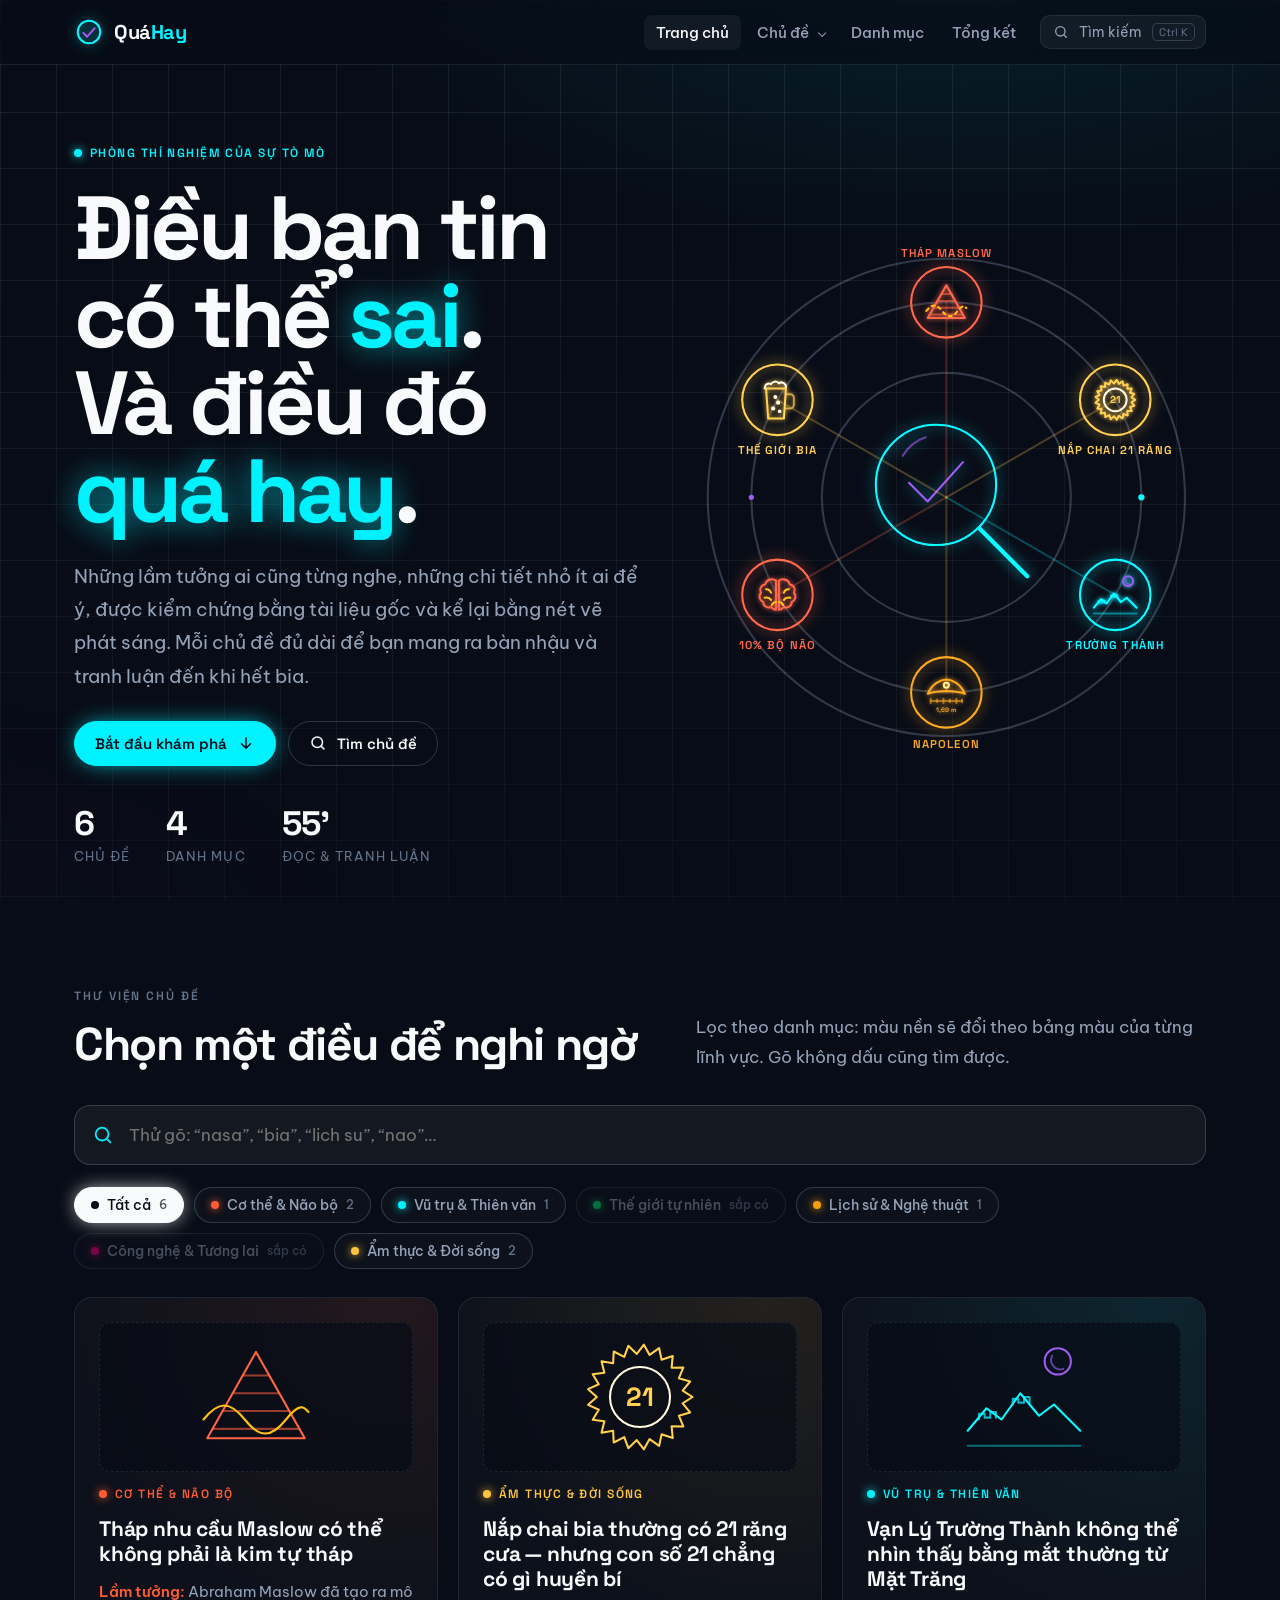
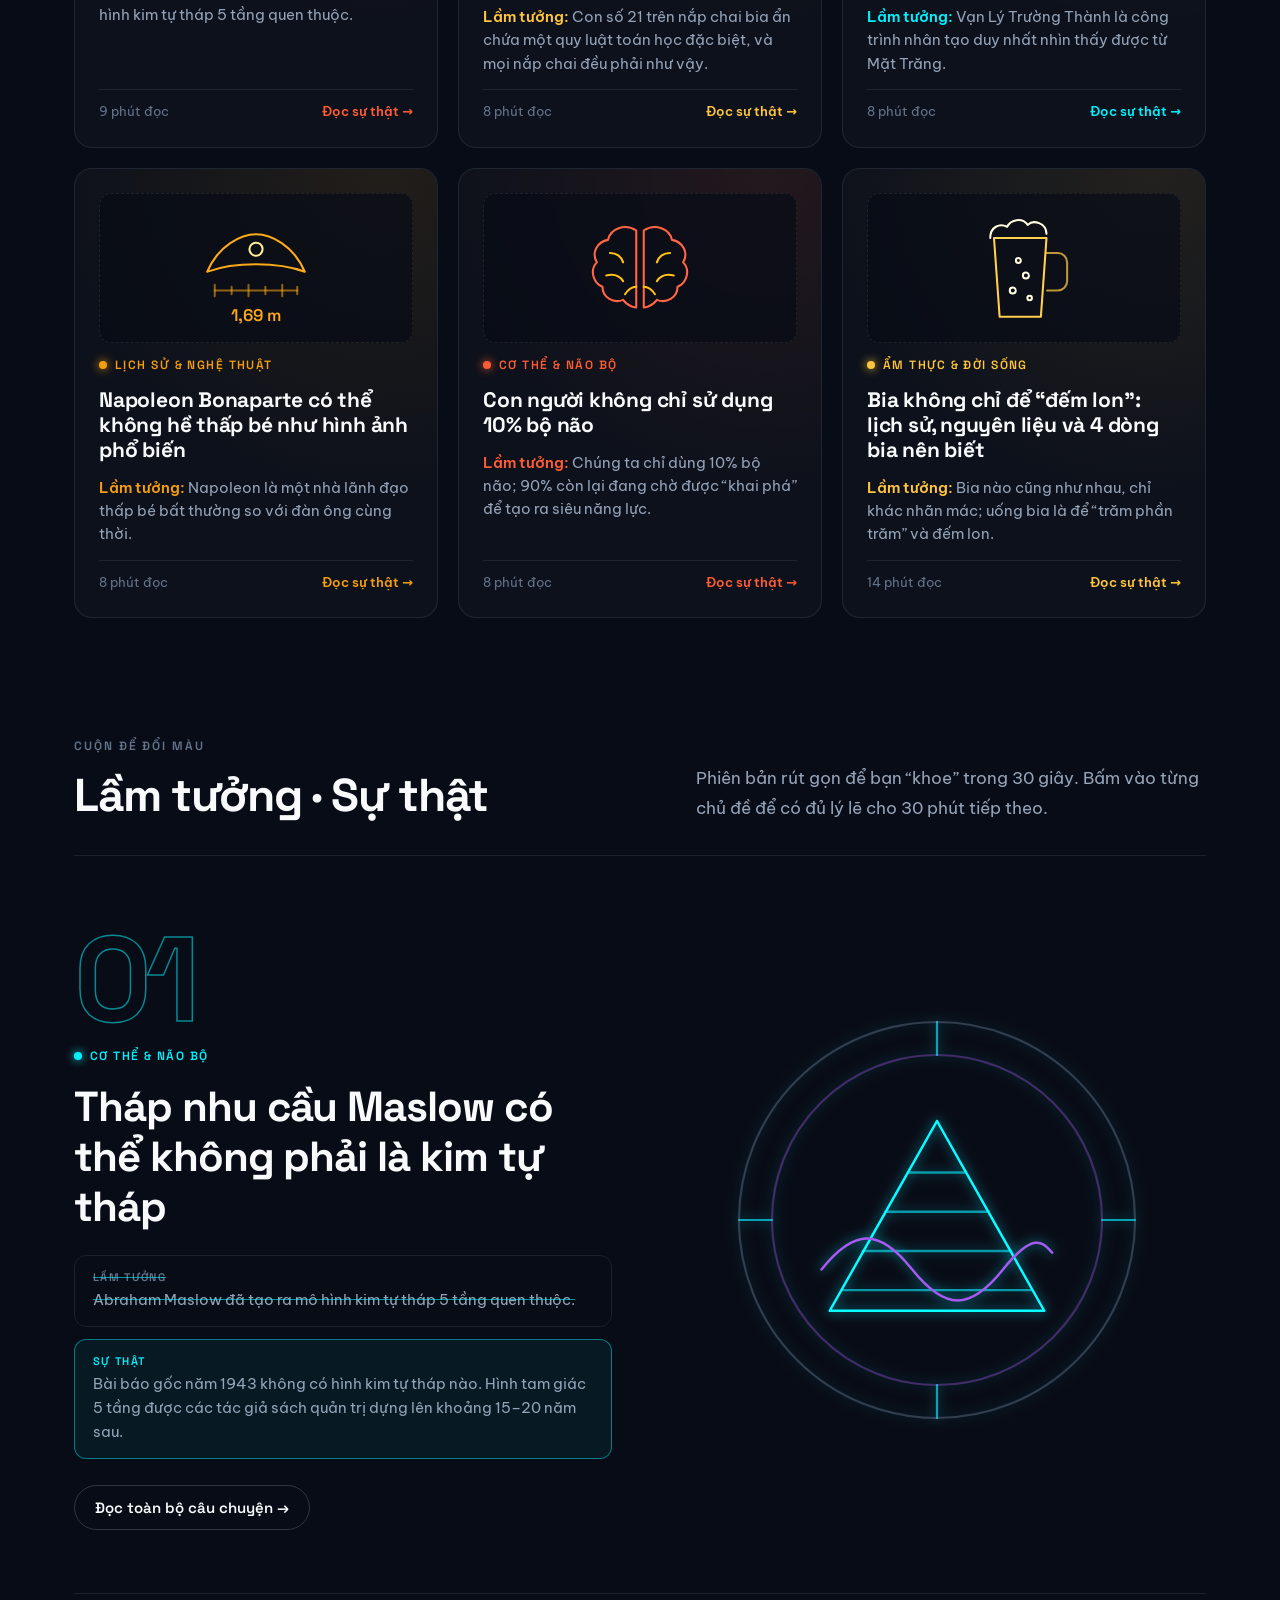
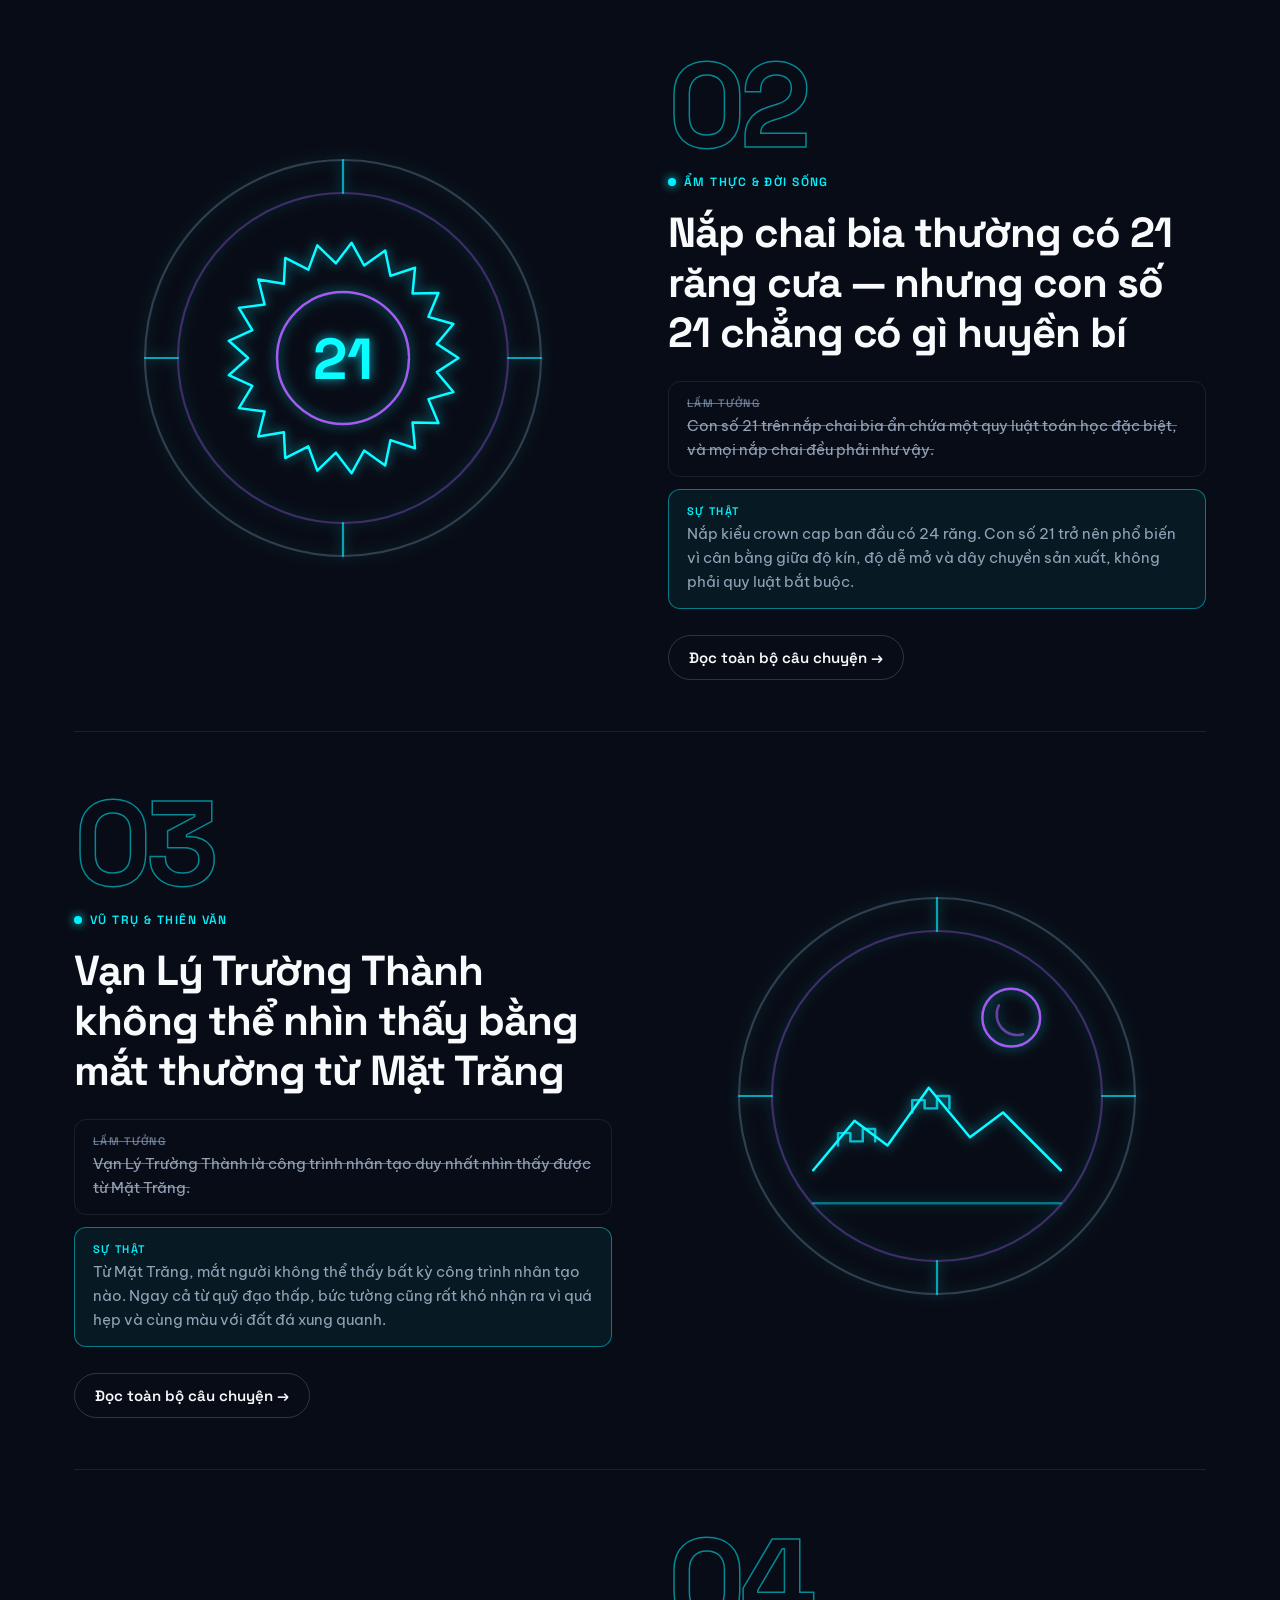
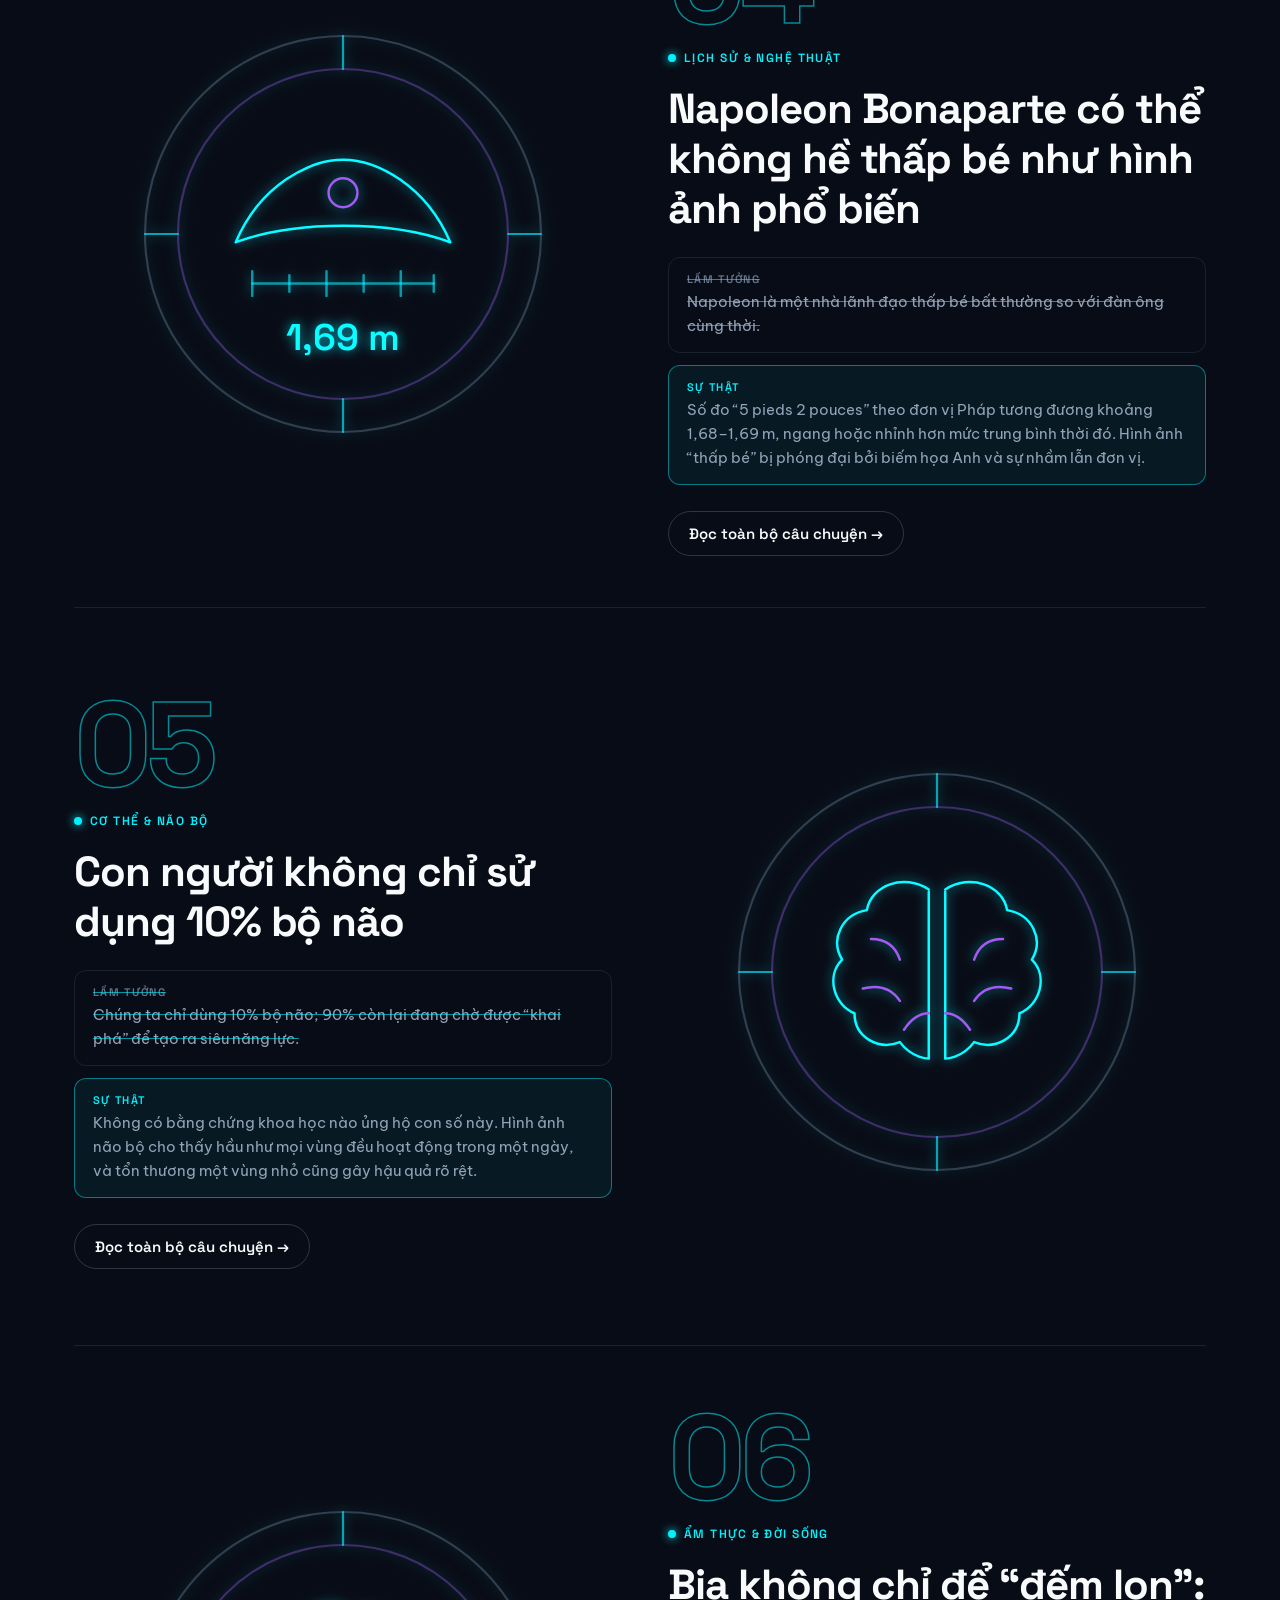
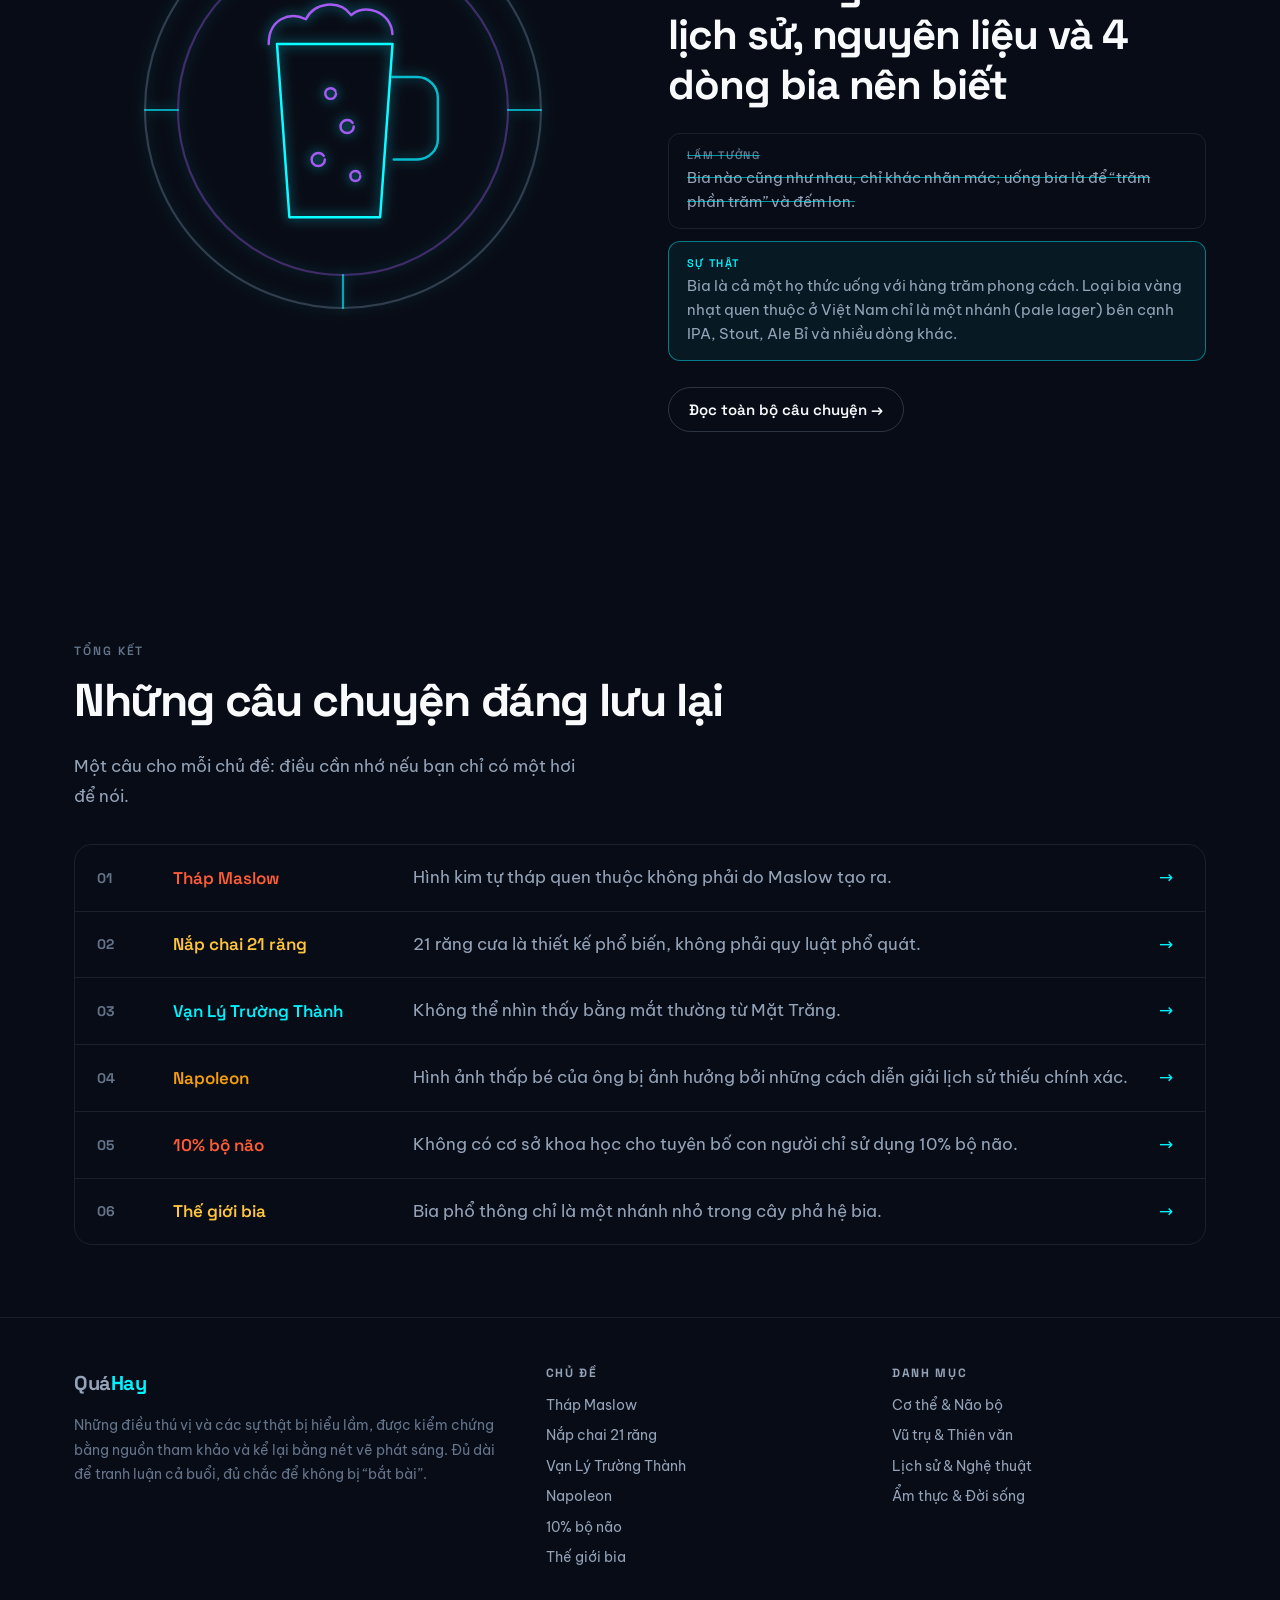
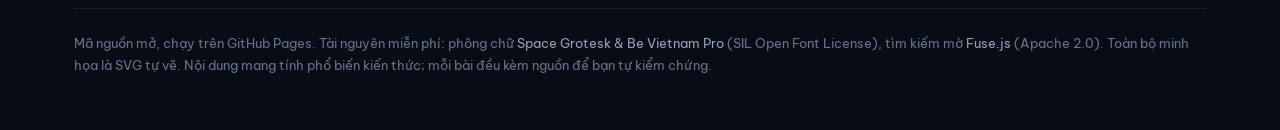
==== index.html @ 61f0ecf0 "Add Quá Hay: trivia and myth-busting site with six topics Static HTML/CSS/JS site for GitHub Pages i" ====
<!doctype html>
<html lang="vi">
<head>
  <meta charset="utf-8">
  <meta name="viewport" content="width=device-width, initial-scale=1">
  <title>Quá Hay — Những điều thú vị &amp; sự thật bị hiểu lầm</title>
  <meta name="description" content="Tuyển tập những điều thú vị và các lầm tưởng phổ biến, được kiểm chứng bằng nguồn tham khảo và minh họa bằng nét vẽ phát sáng. Chủ đề cho mọi bàn nhậu và bữa tiệc.">
  <meta property="og:title" content="Quá Hay — Những điều thú vị & sự thật bị hiểu lầm">
  <meta property="og:description" content="Maslow không vẽ kim tự tháp, Napoleon không thấp, Vạn Lý Trường Thành không thấy được từ Mặt Trăng… và nhiều hơn nữa.">
  <meta name="theme-color" content="#080C16">
  <link rel="icon" href="assets/favicon.svg" type="image/svg+xml">
  <link rel="preconnect" href="https://fonts.googleapis.com">
  <link rel="preconnect" href="https://fonts.gstatic.com" crossorigin>
  <link href="https://fonts.googleapis.com/css2?family=Be+Vietnam+Pro:wght@400;500;600&family=Space+Grotesk:wght@500;600;700&display=swap&subset=vietnamese" rel="stylesheet">
  <link rel="stylesheet" href="assets/css/style.css">
</head>
<body data-page="home" data-theme="space" data-root="">

<main id="main">
  <!-- HERO -->
  <section class="hero">
    <div class="wrap">
      <div class="reveal">
        <span class="tag">Phòng thí nghiệm của sự tò mò</span>
        <h1 style="margin-top:18px">Điều bạn tin<br>có thể <em>sai</em>.<br>Và điều đó<br><em>quá hay</em>.</h1>
        <p class="lead">Những lầm tưởng ai cũng từng nghe, những chi tiết nhỏ ít ai để ý, được kiểm chứng bằng tài liệu gốc và kể lại bằng nét vẽ phát sáng. Mỗi chủ đề đủ dài để bạn mang ra bàn nhậu và tranh luận đến khi hết bia.</p>
        <div class="hero-actions">
          <a class="btn" href="#kham-pha">Bắt đầu khám phá
            <svg viewBox="0 0 24 24" fill="none" stroke="currentColor" stroke-width="2" stroke-linecap="round"><path d="M12 5v14M6 13l6 6 6-6"/></svg></a>
          <button class="btn ghost" type="button" data-open-search>
            <svg viewBox="0 0 24 24" fill="none" stroke="currentColor" stroke-width="2" stroke-linecap="round"><circle cx="11" cy="11" r="7"/><path d="m20 20-3.5-3.5"/></svg>Tìm chủ đề</button>
        </div>
        <div class="hero-stats" id="hero-stats"></div>
      </div>
      <div class="hero-art">
        <svg id="hero-orbit" class="art draw" viewBox="0 0 500 500" role="img" aria-label="Sơ đồ quỹ đạo các chủ đề"></svg>
      </div>
    </div>
  </section>

  <!-- CATEGORIES + GRID -->
  <section class="section" id="danh-muc">
    <div class="wrap">
      <div class="section-head" id="kham-pha">
        <div>
          <span class="eyebrow">Thư viện chủ đề</span>
          <h2>Chọn một điều để nghi ngờ</h2>
        </div>
        <p>Lọc theo danh mục: màu nền sẽ đổi theo bảng màu của từng lĩnh vực. Gõ không dấu cũng tìm được.</p>
      </div>
      <label class="home-search">
        <svg viewBox="0 0 24 24" fill="none" stroke="currentColor" stroke-width="2" stroke-linecap="round"><circle cx="11" cy="11" r="7"/><path d="m20 20-3.5-3.5"/></svg>
        <span class="sr-only">Tìm trong thư viện</span>
        <input id="home-q" type="search" placeholder="Thử gõ: “nasa”, “bia”, “lich su”, “nao”…" autocomplete="off">
      </label>
      <div class="chips" id="chips" role="group" aria-label="Lọc theo danh mục" style="margin:22px 0 28px"></div>
      <div class="grid" id="grid"></div>
      <p id="grid-empty" class="search-empty" hidden></p>
    </div>
  </section>

  <!-- SCROLL STORY -->
  <section class="story" aria-label="Lướt nhanh qua từng chủ đề">
    <div class="wrap">
      <div class="section-head">
        <div>
          <span class="eyebrow">Cuộn để đổi màu</span>
          <h2>Lầm tưởng · Sự thật</h2>
        </div>
        <p>Phiên bản rút gọn để bạn “khoe” trong 30 giây. Bấm vào từng chủ đề để có đủ lý lẽ cho 30 phút tiếp theo.</p>
      </div>
      <div id="story"></div>
    </div>
  </section>

  <!-- RECAP -->
  <section class="section" id="tong-ket" data-zone="space">
    <div class="wrap">
      <div class="section-head">
        <div>
          <span class="eyebrow">Tổng kết</span>
          <h2>Những câu chuyện đáng lưu lại</h2>
        </div>
        <p>Một câu cho mỗi chủ đề: điều cần nhớ nếu bạn chỉ có một hơi để nói.</p>
      </div>
      <div class="recap" id="recap"></div>
    </div>
  </section>
</main>

<script src="assets/vendor/fuse.min.js"></script>
<script src="assets/js/data.js"></script>
<script>
(function () {
  const { categories, topics, icons } = QH;
  const esc = (s) => String(s).replace(/[&<>"]/g, (c) => ({ "&": "&amp;", "<": "&lt;", ">": "&gt;", '"': "&quot;" }[c]));
  const cs = (k) => `--c:${categories[k].primary};--c2:${categories[k].accent}`;

  /* Hero stats */
  const usedCats = Object.keys(categories).filter((k) => topics.some((t) => t.cat === k));
  const minutes = topics.reduce((s, t) => s + t.read, 0);
  document.getElementById("hero-stats").innerHTML =
    `<div><b>${topics.length}</b>chủ đề</div><div><b>${usedCats.length}</b>danh mục</div><div><b>${minutes}’</b>đọc &amp; tranh luận</div>`;

  /* Hero orbit: one glowing node per topic */
  const cx = 250, cy = 250, R = 188;
  let nodes = "";
  topics.forEach((t, i) => {
    const a = -Math.PI / 2 + (i / topics.length) * Math.PI * 2;
    const x = cx + R * Math.cos(a), y = cy + R * Math.sin(a);
    const c = categories[t.cat];
    const side = Math.cos(a) > 0.3 ? 1 : Math.cos(a) < -0.3 ? -1 : 0;
    const lx = x, ly = side ? y + 52 : y + (Math.sin(a) < 0 ? -44 : 54);
    const label = t.short.length > 16 ? t.short.split(" ").slice(-2).join(" ") : t.short;
    nodes += `
      <line x1="${cx}" y1="${cy}" x2="${x.toFixed(1)}" y2="${y.toFixed(1)}" stroke="${c.primary}" stroke-opacity=".25" stroke-dasharray="2 6" class="nodraw-line"/>
      <a href="${t.url}" class="hero-node" data-cat="${t.cat}" aria-label="${esc(t.title)}" style="${cs(t.cat)}">
        <circle class="node-ring" cx="${x.toFixed(1)}" cy="${y.toFixed(1)}" r="34" stroke="${c.primary}" style="filter:drop-shadow(0 0 6px ${c.primary})"/>
        <svg x="${(x - 22).toFixed(1)}" y="${(y - 22).toFixed(1)}" width="44" height="44" viewBox="0 0 64 64" class="nodraw" style="filter:drop-shadow(0 0 4px ${c.primary})">${icons[t.icon].replace(/^<svg[^>]*>|<\/svg>$/g, "")}</svg>
        <text x="${lx.toFixed(1)}" y="${ly.toFixed(1)}" text-anchor="middle" class="node-lbl" fill="${c.primary}" stroke="none">${esc(label)}</text>
      </a>`;
  });
  document.getElementById("hero-orbit").innerHTML = `
    <g class="orbit-rev"><circle class="m" cx="250" cy="250" r="230" stroke-dasharray="1 9"/></g>
    <g class="orbit"><circle class="m" cx="250" cy="250" r="${R}"/><circle class="fp" cx="${cx + R}" cy="${cy}" r="3"/><circle class="fa" cx="${cx - R}" cy="${cy}" r="2.5"/></g>
    <circle class="m" cx="250" cy="250" r="120" stroke-dasharray="4 10"/>
    <g class="glow">
      <circle class="p" cx="240" cy="238" r="58"/>
      <path class="p" d="M282 280l46 46" stroke-width="4"/>
      <path class="a" d="M214 236l18 18 34-38"/>
      <path class="a" d="M208 210a40 40 0 0 1 22-18" opacity=".6"/>
    </g>
    ${nodes}`;
  document.querySelectorAll(".hero-node").forEach((n) => {
    n.addEventListener("mouseenter", () => (document.body.dataset.theme = n.dataset.cat));
    n.addEventListener("focus", () => (document.body.dataset.theme = n.dataset.cat));
  });

  /* Grid of cards */
  const grid = document.getElementById("grid");
  grid.innerHTML = topics.map((t) => `
    <a class="card reveal" href="${t.url}" data-slug="${t.slug}" data-cat="${t.cat}" style="${cs(t.cat)}">
      <div class="card-art">${icons[t.icon]}</div>
      <span class="tag">${esc(categories[t.cat].name)}</span>
      <h3>${esc(t.title)}</h3>
      <p class="myth"><b>Lầm tưởng:</b> ${esc(t.myth)}</p>
      <div class="meta"><span>${t.read} phút đọc</span><span>Đọc sự thật →</span></div>
    </a>`).join("");
  grid.querySelectorAll(".card-art svg").forEach((s) => s.classList.add("draw"));

  /* Category chips + search filter */
  const chips = document.getElementById("chips");
  const counts = (k) => topics.filter((t) => t.cat === k).length;
  chips.innerHTML = `<button class="chip" data-cat="all" aria-pressed="true" style="--c:#F8FAFC"><i></i>Tất cả <small>${topics.length}</small></button>` +
    Object.entries(categories).map(([k, c]) => {
      const n = counts(k);
      return `<button class="chip" data-cat="${k}" aria-pressed="false" style="${cs(k)}" ${n ? "" : 'disabled title="Sắp có"'}><i></i>${esc(c.name)} <small>${n || "sắp có"}</small></button>`;
    }).join("");
  chips.querySelectorAll("[disabled]").forEach((b) => (b.style.opacity = ".45"));

  const q = document.getElementById("home-q"), empty = document.getElementById("grid-empty");
  let cat = "all";
  function apply() {
    const hits = new Set((q.value.trim() ? QH.search(q.value) : topics).map((t) => t.slug));
    let shown = 0;
    grid.querySelectorAll(".card").forEach((c) => {
      const ok = hits.has(c.dataset.slug) && (cat === "all" || c.dataset.cat === cat);
      c.hidden = !ok;
      if (ok) { shown++; c.classList.add("is-in"); c.querySelector(".draw")?.classList.add("is-drawn"); }
    });
    empty.hidden = shown > 0;
    empty.textContent = shown ? "" : `Chưa có chủ đề nào khớp “${q.value}”${cat !== "all" ? " trong danh mục này" : ""}.`;
  }
  function setCat(k, push) {
    cat = k;
    chips.querySelectorAll(".chip").forEach((b) => b.setAttribute("aria-pressed", b.dataset.cat === k));
    document.body.dataset.theme = k === "all" ? "space" : k;
    if (push) history.replaceState(null, "", k === "all" ? location.pathname + "#danh-muc" : `?cat=${k}#danh-muc`);
    apply();
  }
  chips.addEventListener("click", (e) => { const b = e.target.closest(".chip"); if (b && !b.disabled) setCat(b.dataset.cat, true); });
  q.addEventListener("input", apply);
  q.addEventListener("keydown", (e) => {
    if (e.key === "Enter") { const first = grid.querySelector(".card:not([hidden])"); if (first) location.href = first.href; }
  });
  document.addEventListener("qh:ready", () => {
    const k = new URLSearchParams(location.search).get("cat");
    if (k && categories[k] && counts(k)) setCat(k, false);
  });

  /* Scroll story: each item switches the page palette */
  document.getElementById("story").innerHTML = topics.map((t, i) => `
    <article class="story-item" data-zone="${t.cat}">
      <div class="reveal">
        <div class="story-num">${String(i + 1).padStart(2, "0")}</div>
        <span class="tag">${esc(categories[t.cat].name)}</span>
        <h3>${esc(t.title)}</h3>
        <div class="vs">
          <div class="is-myth"><b>Lầm tưởng</b>${esc(t.myth)}</div>
          <div class="is-fact"><b>Sự thật</b>${esc(t.fact)}</div>
        </div>
        <a class="btn ghost" href="${t.url}">Đọc toàn bộ câu chuyện →</a>
      </div>
      <div class="story-art">
        <svg class="art draw glow" viewBox="0 0 400 400" aria-hidden="true">
          <circle class="m" cx="200" cy="200" r="180" stroke-dasharray="2 8"/>
          <circle class="a" cx="200" cy="200" r="150" opacity=".35"/>
          <path class="p" d="M200 20v30M200 350v30M20 200h30M350 200h30" opacity=".6"/>
          <svg x="80" y="80" width="240" height="240" viewBox="0 0 64 64" stroke-width=".6">${icons[t.icon].replace(/^<svg[^>]*>|<\/svg>$/g, "")}</svg>
        </svg>
      </div>
    </article>`).join("");

  /* Recap list */
  document.getElementById("recap").innerHTML = topics.map((t, i) => `
    <a href="${t.url}" style="${cs(t.cat)}">
      <span class="n">${String(i + 1).padStart(2, "0")}</span>
      <span class="t" style="color:var(--c)">${esc(t.short)}</span>
      <span class="d">${esc(t.remember)}</span>
      <span class="arr">→</span>
    </a>`).join("");
})();
</script>
<script src="assets/js/main.js"></script>
</body>
</html>
---- assets/css/style.css ----
/* ==========================================================================
   Quá Hay — Dark Glow Line Art design system
   ========================================================================== */

@property --bg      { syntax: "<color>"; inherits: true; initial-value: #080C16; }
@property --primary { syntax: "<color>"; inherits: true; initial-value: #00F2FE; }
@property --accent  { syntax: "<color>"; inherits: true; initial-value: #9D4EDD; }

:root {
  --bg: #080C16;
  --primary: #00F2FE;
  --accent: #9D4EDD;
  --text: #F8FAFC;
  --muted: #94A3B8;
  --dim: #64748B;
  --line: rgba(148, 163, 184, .14);
  --line-strong: rgba(148, 163, 184, .28);
  --surface: rgba(255, 255, 255, .025);
  --surface-2: rgba(255, 255, 255, .05);
  --radius: 18px;
  --radius-sm: 10px;
  --font-head: "Space Grotesk", system-ui, sans-serif;
  --font-body: "Be Vietnam Pro", system-ui, sans-serif;
  --stroke: 2px;
  --max: 1180px;
  --read: 720px;
  --ease: cubic-bezier(.22, .8, .24, 1);
  color-scheme: dark;
}

/* Dynamic theming — one palette per category */
[data-theme="body"]    { --bg: #140B0D; --primary: #FF5C35; --accent: #FFB800; }
[data-theme="space"]   { --bg: #080C16; --primary: #00F2FE; --accent: #9D4EDD; }
[data-theme="nature"]  { --bg: #09130E; --primary: #00E676; --accent: #A7F3D0; }
[data-theme="history"] { --bg: #13100B; --primary: #F59E0B; --accent: #FDE68A; }
[data-theme="tech"]    { --bg: #0F0A19; --primary: #FF007F; --accent: #38BDF8; }
[data-theme="food"]    { --bg: #150F08; --primary: #FFC53D; --accent: #FFF1D0; }

*, *::before, *::after { box-sizing: border-box; }
html { scroll-behavior: smooth; -webkit-text-size-adjust: 100%; }
body {
  margin: 0;
  min-height: 100vh;
  background-color: var(--bg);
  color: var(--muted);
  font-family: var(--font-body);
  font-size: 17px;
  line-height: 1.75;
  overflow-x: hidden;
  transition: --bg .6s ease, --primary .6s ease, --accent .6s ease, background-color .6s ease;
}
img, svg { max-width: 100%; }
a { color: var(--primary); text-decoration: none; }
a:hover { text-decoration: underline; text-underline-offset: 3px; }
h1, h2, h3, h4 { font-family: var(--font-head); color: var(--text); line-height: 1.2; letter-spacing: -.01em; margin: 0 0 .6em; }
p { margin: 0 0 1.1em; }
strong { color: var(--text); font-weight: 600; }
em { color: var(--text); }
::selection { background: var(--primary); color: var(--bg); }
:focus-visible { outline: 2px solid var(--primary); outline-offset: 3px; border-radius: 4px; }

/* Background texture: faint lab grid + vignette glow */
body::before {
  content: "";
  position: fixed; inset: 0;
  pointer-events: none; z-index: -1;
  background-image:
    radial-gradient(ellipse 80% 60% at 75% -10%, color-mix(in srgb, var(--primary) 12%, transparent), transparent 70%),
    radial-gradient(ellipse 60% 50% at -10% 110%, color-mix(in srgb, var(--accent) 9%, transparent), transparent 70%),
    linear-gradient(var(--line) 1px, transparent 1px),
    linear-gradient(90deg, var(--line) 1px, transparent 1px);
  background-size: auto, auto, 56px 56px, 56px 56px;
  mask-image: linear-gradient(to bottom, rgba(0,0,0,.9), rgba(0,0,0,.35));
}

.wrap { width: 100%; max-width: var(--max); margin: 0 auto; padding: 0 24px; }
.sr-only { position: absolute; width: 1px; height: 1px; overflow: hidden; clip: rect(0 0 0 0); white-space: nowrap; }
.skip { position: absolute; left: -999px; top: 8px; z-index: 100; background: var(--primary); color: var(--bg); padding: 8px 14px; border-radius: 8px; }
.skip:focus { left: 8px; }

/* ---------- Glow line-art primitives ---------- */
.glow { filter: drop-shadow(0 0 6px color-mix(in srgb, var(--primary) 70%, transparent)); }
.glow-accent { filter: drop-shadow(0 0 6px color-mix(in srgb, var(--accent) 70%, transparent)); }
.art { overflow: visible; }
.art * { vector-effect: non-scaling-stroke; }
.art .p { stroke: var(--primary); }
.art .a { stroke: var(--accent); }
.art .m { stroke: var(--line-strong); }
.art .t { fill: var(--muted); font-family: var(--font-head); font-size: 12px; stroke: none; }
.art .tp { fill: var(--primary); font-family: var(--font-head); stroke: none; }
.art .ta { fill: var(--accent); font-family: var(--font-head); stroke: none; }
.art .fp { fill: var(--primary); stroke: none; }
.art .fa { fill: var(--accent); stroke: none; }
.art { fill: none; stroke-width: var(--stroke); stroke-linecap: round; stroke-linejoin: round; mix-blend-mode: plus-lighter; }

/* stroke-dashoffset draw animation; JS sets pathLength="1" and toggles .is-drawn */
/* non-scaling strokes break pathLength-based dashes, so drawn shapes scale with the viewBox */
.draw [data-draw] { stroke-dasharray: 1; stroke-dashoffset: 1; vector-effect: none; }
.draw.is-drawn [data-draw] {
  stroke-dashoffset: 0;
  transition: stroke-dashoffset var(--dur, 1.8s) var(--ease);
  transition-delay: calc(var(--i, 0) * 90ms);
}
.draw .fade { opacity: 0; transition: opacity .8s ease; transition-delay: calc(var(--i, 0) * 90ms + .6s); }
.draw.is-drawn .fade { opacity: 1; }

.reveal { opacity: 0; transform: translateY(24px); transition: opacity .8s var(--ease), transform .8s var(--ease); }
.reveal.is-in { opacity: 1; transform: none; }

@keyframes pulse { 0%, 100% { opacity: .35; } 50% { opacity: 1; } }
@keyframes float { 0%, 100% { transform: translateY(0); } 50% { transform: translateY(-8px); } }
@keyframes spin { to { transform: rotate(360deg); } }
@keyframes rise { from { transform: translateY(0); opacity: 0; } 15% { opacity: 1; } to { transform: translateY(-150px); opacity: 0; } }
@keyframes dash { to { stroke-dashoffset: -40; } }

/* ---------- Header / navigation ---------- */
.site-header {
  position: sticky; top: 0; z-index: 50;
  backdrop-filter: blur(14px) saturate(140%);
  -webkit-backdrop-filter: blur(14px) saturate(140%);
  background: color-mix(in srgb, var(--bg) 72%, transparent);
  border-bottom: 1px solid var(--line);
}
.site-header .wrap { display: flex; align-items: center; gap: 20px; height: 64px; }
.brand { display: flex; align-items: center; gap: 10px; color: var(--text); font-family: var(--font-head); font-weight: 700; font-size: 20px; letter-spacing: -.02em; }
.brand:hover { text-decoration: none; }
.brand svg { width: 30px; height: 30px; }
.brand span b { color: var(--primary); font-weight: 700; }
.nav { display: flex; gap: 4px; margin-left: auto; align-items: center; }
.nav > a, .nav-drop > button {
  color: var(--muted); font: 500 15px var(--font-body); padding: 8px 12px; border-radius: 8px;
  background: none; border: 0; cursor: pointer;
}
.nav > a:hover, .nav-drop > button:hover, .nav > a[aria-current="page"] { color: var(--text); background: var(--surface-2); text-decoration: none; }
.nav-drop { position: relative; }
.nav-drop > button::after { content: ""; display: inline-block; width: 6px; height: 6px; margin-left: 8px; border: solid currentColor; border-width: 0 1.5px 1.5px 0; transform: rotate(45deg) translateY(-3px); }
.drop-panel {
  position: absolute; right: 0; top: calc(100% + 8px); width: min(440px, 92vw);
  background: color-mix(in srgb, var(--bg) 94%, #fff 2%); border: 1px solid var(--line-strong); border-radius: var(--radius);
  padding: 8px; box-shadow: 0 30px 60px -20px rgba(0,0,0,.7);
  opacity: 0; visibility: hidden; transform: translateY(-6px); transition: .2s ease;
}
.nav-drop.open .drop-panel { opacity: 1; visibility: visible; transform: none; }
.drop-panel a { display: grid; grid-template-columns: 40px 1fr; gap: 12px; align-items: center; padding: 10px; border-radius: 12px; color: var(--text); font-size: 14.5px; line-height: 1.35; }
.drop-panel a:hover { background: var(--surface-2); text-decoration: none; }
.drop-panel a small { display: block; color: var(--dim); font-size: 12px; margin-top: 2px; }
.drop-panel .ico { width: 40px; height: 40px; border-radius: 10px; border: 1px solid var(--line); display: grid; place-items: center; }
.drop-panel .ico svg { width: 26px; height: 26px; }

.search-btn {
  display: flex; align-items: center; gap: 10px; margin-left: 8px;
  background: var(--surface-2); border: 1px solid var(--line); color: var(--muted);
  font: 14px var(--font-body); padding: 7px 10px 7px 12px; border-radius: 10px; cursor: pointer; transition: border-color .2s;
}
.search-btn:hover { border-color: var(--primary); color: var(--text); }
.search-btn svg { width: 16px; height: 16px; }
kbd { font: 11px var(--font-head); color: var(--dim); border: 1px solid var(--line-strong); border-radius: 5px; padding: 1px 6px; }
.menu-btn { display: none; background: none; border: 0; color: var(--text); padding: 8px; cursor: pointer; }
.menu-btn svg { width: 24px; height: 24px; }

.progress { position: fixed; top: 0; left: 0; height: 2px; width: 100%; transform-origin: 0 50%; transform: scaleX(0); background: linear-gradient(90deg, var(--primary), var(--accent)); box-shadow: 0 0 10px var(--primary); z-index: 60; }

@media (max-width: 820px) {
  .menu-btn { display: block; margin-left: auto; }
  .nav { display: none; position: absolute; top: 64px; left: 0; right: 0; flex-direction: column; align-items: stretch; padding: 12px 16px 18px; background: color-mix(in srgb, var(--bg) 97%, transparent); border-bottom: 1px solid var(--line); }
  .nav.open { display: flex; }
  .drop-panel { position: static; width: 100%; opacity: 1; visibility: visible; transform: none; display: none; box-shadow: none; margin-top: 4px; }
  .nav-drop.open .drop-panel { display: block; }
  .search-btn { margin: 6px 0 0; justify-content: flex-start; }
  .search-btn kbd { display: none; }
  .wrap { padding: 0 16px; }
}

/* ---------- Search modal ---------- */
.search-modal { position: fixed; inset: 0; z-index: 90; display: none; }
.search-modal.open { display: block; }
.search-backdrop { position: absolute; inset: 0; background: rgba(2, 4, 8, .72); backdrop-filter: blur(6px); }
.search-box {
  position: relative; margin: 10vh auto 0; width: min(640px, calc(100% - 32px));
  background: color-mix(in srgb, var(--bg) 96%, #fff 3%); border: 1px solid var(--line-strong); border-radius: var(--radius);
  box-shadow: 0 0 0 1px color-mix(in srgb, var(--primary) 20%, transparent), 0 40px 80px -20px rgba(0,0,0,.8);
  overflow: hidden; animation: pop .22s var(--ease);
}
@keyframes pop { from { opacity: 0; transform: translateY(-10px) scale(.98); } }
.search-field { display: flex; align-items: center; gap: 12px; padding: 16px 18px; border-bottom: 1px solid var(--line); }
.search-field svg { width: 20px; height: 20px; color: var(--primary); flex: none; }
.search-field input { flex: 1; background: none; border: 0; outline: 0; color: var(--text); font: 18px var(--font-body); }
.search-field input::placeholder { color: var(--dim); }
.search-results { max-height: min(60vh, 520px); overflow-y: auto; padding: 8px; margin: 0; list-style: none; }
.search-results li a { display: grid; grid-template-columns: 44px 1fr; gap: 14px; padding: 12px; border-radius: 12px; color: var(--muted); font-size: 14px; line-height: 1.5; }
.search-results li a:hover, .search-results li a.active { background: var(--surface-2); text-decoration: none; }
.search-results li a.active { box-shadow: inset 2px 0 0 var(--primary); }
.search-results .r-title { color: var(--text); font: 600 16px var(--font-head); display: block; margin-bottom: 2px; }
.search-results .r-cat { font-size: 11px; text-transform: uppercase; letter-spacing: .08em; }
.search-results .ico { width: 44px; height: 44px; border-radius: 10px; border: 1px solid var(--line); display: grid; place-items: center; }
.search-results .ico svg { width: 28px; height: 28px; }
.search-results mark { background: color-mix(in srgb, var(--primary) 25%, transparent); color: var(--text); border-radius: 3px; padding: 0 2px; }
.search-empty { padding: 28px; text-align: center; color: var(--dim); font-size: 14px; }
.search-foot { display: flex; gap: 16px; padding: 10px 18px; border-top: 1px solid var(--line); font-size: 12px; color: var(--dim); }

/* ---------- Buttons / chips / tags ---------- */
.btn { display: inline-flex; align-items: center; gap: 10px; padding: 12px 20px; border-radius: 999px; font: 600 15px var(--font-head); border: 1px solid var(--primary); color: var(--bg); background: var(--primary); cursor: pointer; box-shadow: 0 0 24px -6px var(--primary); transition: transform .2s, box-shadow .2s; }
.btn:hover { text-decoration: none; transform: translateY(-2px); box-shadow: 0 0 34px -4px var(--primary); }
.btn.ghost { background: transparent; color: var(--text); border-color: var(--line-strong); box-shadow: none; }
.btn.ghost:hover { border-color: var(--primary); }
.btn svg { width: 18px; height: 18px; }

.tag { display: inline-flex; align-items: center; gap: 8px; font: 600 12px var(--font-head); text-transform: uppercase; letter-spacing: .12em; color: var(--primary); }
.tag::before { content: ""; width: 8px; height: 8px; border-radius: 50%; background: var(--primary); box-shadow: 0 0 10px var(--primary); }

.chips { display: flex; flex-wrap: wrap; gap: 10px; }
.chip { --c: var(--muted); display: inline-flex; align-items: center; gap: 8px; padding: 8px 16px; border-radius: 999px; border: 1px solid var(--line-strong); background: var(--surface); color: var(--muted); font: 500 14px var(--font-body); cursor: pointer; transition: .25s; }
.chip i { width: 8px; height: 8px; border-radius: 50%; background: var(--c); box-shadow: 0 0 8px var(--c); }
.chip small { color: var(--dim); font-size: 12px; }
.chip:hover { color: var(--text); border-color: var(--c); }
.chip[aria-pressed="true"] { color: var(--bg); background: var(--c); border-color: var(--c); box-shadow: 0 0 20px -4px var(--c); }
.chip[aria-pressed="true"] i { background: var(--bg); box-shadow: none; }
.chip[aria-pressed="true"] small { color: color-mix(in srgb, var(--bg) 70%, transparent); }

/* ---------- Landing ---------- */
.hero { position: relative; padding: 72px 0 40px; }
.hero .wrap { display: grid; grid-template-columns: 1.05fr .95fr; gap: 40px; align-items: center; }
.hero h1 { font-size: clamp(44px, 7vw, 92px); letter-spacing: -.045em; line-height: .98; margin-bottom: 24px; }
.hero h1 em { font-style: normal; color: var(--primary); text-shadow: 0 0 30px color-mix(in srgb, var(--primary) 60%, transparent); }
.hero .lead { font-size: 19px; max-width: 34em; color: var(--muted); }
.hero-actions { display: flex; flex-wrap: wrap; gap: 12px; margin: 28px 0 36px; }
.hero-stats { display: flex; gap: 36px; flex-wrap: wrap; }
.hero-stats div { font-size: 13px; color: var(--dim); text-transform: uppercase; letter-spacing: .08em; }
.hero-stats b { display: block; font: 700 34px var(--font-head); color: var(--text); letter-spacing: -.02em; text-transform: none; }
.hero-art { position: relative; aspect-ratio: 1; }
.hero-art svg { width: 100%; height: 100%; }
.orbit { transform-origin: 250px 250px; animation: spin 80s linear infinite; }
.orbit-rev { transform-origin: 250px 250px; animation: spin 120s linear infinite reverse; }
.node-lbl { font: 600 11px var(--font-head); letter-spacing: .1em; text-transform: uppercase; }
.hero-node { cursor: pointer; }
.hero-node:hover .node-ring { stroke-width: 3; }

.home-search { position: relative; max-width: 640px; margin-top: 8px; }
.home-search input { width: 100%; padding: 18px 20px 18px 54px; border-radius: 16px; border: 1px solid var(--line-strong); background: var(--surface-2); color: var(--text); font: 17px var(--font-body); outline: 0; transition: border-color .2s, box-shadow .2s; }
.home-search input:focus { border-color: var(--primary); box-shadow: 0 0 0 4px color-mix(in srgb, var(--primary) 18%, transparent); }
.home-search > svg { position: absolute; left: 18px; top: 50%; transform: translateY(-50%); width: 22px; height: 22px; color: var(--primary); }

.section { padding: 72px 0; }
.section-head { display: flex; flex-wrap: wrap; justify-content: space-between; align-items: end; gap: 24px; margin-bottom: 32px; }
.section-head h2 { font-size: clamp(30px, 4vw, 46px); letter-spacing: -.03em; margin: 8px 0 0; }
.section-head p { max-width: 30em; margin: 0; }
.eyebrow { font: 600 12px var(--font-head); letter-spacing: .16em; text-transform: uppercase; color: var(--dim); }

.grid { display: grid; grid-template-columns: repeat(auto-fill, minmax(320px, 1fr)); gap: 20px; }
.card {
  --c: var(--primary); --c2: var(--accent);
  position: relative; display: flex; flex-direction: column; gap: 14px; padding: 24px;
  border-radius: var(--radius); border: 1px solid var(--line); background: var(--surface);
  color: var(--muted); overflow: hidden; isolation: isolate;
  transition: transform .35s var(--ease), border-color .35s, background .35s;
}
.card::after { content: ""; position: absolute; inset: 0; z-index: -1; background: radial-gradient(circle at 85% 0%, color-mix(in srgb, var(--c) 18%, transparent), transparent 60%); opacity: .5; transition: opacity .35s; }
.card:hover { transform: translateY(-4px); border-color: color-mix(in srgb, var(--c) 55%, transparent); text-decoration: none; }
.card:hover::after { opacity: 1; }
.card[hidden] { display: none; }
.card .card-art { height: 150px; display: grid; place-items: center; border-radius: 12px; border: 1px dashed var(--line); background: color-mix(in srgb, var(--bg) 70%, transparent); }
.card .card-art svg { height: 120px; width: auto; stroke-width: 1.1; }
.card .tag { color: var(--c); }
.card .tag::before { background: var(--c); box-shadow: 0 0 10px var(--c); }
.card h3 { font-size: 21px; margin: 0; }
.card .myth { font-size: 14.5px; line-height: 1.6; margin: 0; }
.card .myth b { color: var(--c); font-weight: 600; }
.card .meta { margin-top: auto; display: flex; justify-content: space-between; font-size: 13px; color: var(--dim); padding-top: 10px; border-top: 1px solid var(--line); }
.card .meta span:last-child { color: var(--c); font-weight: 600; }
.card .icon-line { stroke: var(--c); }
.card .icon-acc { stroke: var(--c2); }
.card .icon-fill { fill: var(--c); }
.card .icon-text { fill: var(--c); }

/* Scroll-story strip on the landing */
.story { padding: 40px 0 80px; }
.story-item { min-height: 82vh; display: grid; grid-template-columns: 1fr 1fr; gap: 56px; align-items: center; padding: 40px 0; border-top: 1px solid var(--line); }
.story-item:nth-child(even) .story-art { order: -1; }
.story-num { font: 700 120px/1 var(--font-head); color: transparent; -webkit-text-stroke: 1.5px var(--primary); opacity: .55; letter-spacing: -.05em; }
.story-item h3 { font-size: clamp(28px, 3.4vw, 42px); letter-spacing: -.025em; margin: 12px 0 18px; }
.story-item .vs { display: grid; gap: 12px; margin: 22px 0 26px; }
.story-item .vs div { padding: 14px 18px; border-radius: 12px; border: 1px solid var(--line); font-size: 15px; line-height: 1.6; }
.story-item .vs b { display: block; font: 600 11px var(--font-head); letter-spacing: .12em; text-transform: uppercase; margin-bottom: 4px; }
.story-item .vs .is-myth b { color: var(--dim); }
.story-item .vs .is-myth { text-decoration: line-through; text-decoration-color: color-mix(in srgb, var(--primary) 60%, transparent); }
.story-item .vs .is-fact { border-color: color-mix(in srgb, var(--primary) 45%, transparent); background: color-mix(in srgb, var(--primary) 6%, transparent); }
.story-item .vs .is-fact b { color: var(--primary); }
.story-art svg { width: 100%; height: auto; max-height: 440px; }

.recap { display: grid; gap: 0; border: 1px solid var(--line); border-radius: var(--radius); overflow: hidden; }
.recap a { display: grid; grid-template-columns: 56px 220px 1fr 24px; gap: 20px; align-items: center; padding: 18px 22px; color: var(--muted); border-bottom: 1px solid var(--line); transition: background .25s; }
.recap a:last-child { border-bottom: 0; }
.recap a:hover { background: var(--surface-2); text-decoration: none; }
.recap .n { font: 700 14px var(--font-head); color: var(--dim); }
.recap .t { font: 600 17px var(--font-head); color: var(--text); }
.recap .arr { color: var(--primary); transition: transform .25s; }
.recap a:hover .arr { transform: translateX(4px); }

@media (max-width: 900px) {
  .hero .wrap, .story-item { grid-template-columns: 1fr; }
  .hero-art { max-width: 460px; margin: 0 auto; order: -1; }
  .story-item { min-height: 0; gap: 24px; }
  .story-item:nth-child(even) .story-art { order: 0; }
  .story-num { font-size: 72px; }
  .recap a { grid-template-columns: 36px 1fr 20px; }
  .recap a .d { grid-column: 2; }
  .grid { grid-template-columns: 1fr; }
}

/* ---------- Article ---------- */
.art-hero { padding: 64px 0 32px; position: relative; }
.art-hero .wrap { display: grid; grid-template-columns: 1.1fr .9fr; gap: 48px; align-items: center; }
.crumbs { font-size: 13px; color: var(--dim); margin-bottom: 22px; }
.crumbs a { color: var(--muted); }
.crumbs span { margin: 0 8px; }
.art-hero h1 { font-size: clamp(36px, 5.2vw, 64px); letter-spacing: -.035em; margin: 16px 0 22px; }
.art-hero .dek { font-size: 20px; line-height: 1.6; color: var(--muted); max-width: 34em; }
.art-meta { display: flex; flex-wrap: wrap; gap: 8px 22px; margin-top: 26px; font-size: 13px; color: var(--dim); }
.art-meta span::before { content: "◇ "; color: var(--primary); }
.art-hero-art svg { width: 100%; height: auto; max-height: 460px; }

.verdict { display: grid; grid-template-columns: 1fr 1fr; gap: 20px; margin: 24px 0 8px; }
.verdict > div { position: relative; padding: 28px; border-radius: var(--radius); border: 1px solid var(--line); background: var(--surface); }
.verdict h2 { font-size: 13px; text-transform: uppercase; letter-spacing: .14em; display: flex; align-items: center; gap: 10px; margin: 0 0 12px; }
.verdict h2 svg { width: 22px; height: 22px; }
.verdict p { margin: 0; font-size: 18px; line-height: 1.6; color: var(--text); }
.verdict .myth h2 { color: var(--dim); }
.verdict .myth p { color: var(--muted); }
.verdict .fact { border-color: color-mix(in srgb, var(--primary) 50%, transparent); background: color-mix(in srgb, var(--primary) 6%, transparent); box-shadow: 0 0 40px -18px var(--primary); }
.verdict .fact h2 { color: var(--primary); }
.verdict .insight { grid-column: 1 / -1; border-style: dashed; }
.verdict .insight h2 { color: var(--accent); }
.verdict .insight p { font-size: 17px; color: var(--muted); }

.art-layout { display: grid; grid-template-columns: 220px minmax(0, var(--read)); gap: 64px; justify-content: center; padding: 48px 0 40px; }
.toc { position: sticky; top: 96px; align-self: start; font-size: 13.5px; }
.toc b { display: block; font: 600 11px var(--font-head); letter-spacing: .14em; text-transform: uppercase; color: var(--dim); margin-bottom: 12px; }
.toc ol { list-style: none; padding: 0; margin: 0; border-left: 1px solid var(--line); }
.toc a { display: block; padding: 6px 0 6px 16px; margin-left: -1px; color: var(--dim); border-left: 1px solid transparent; line-height: 1.4; transition: .2s; }
.toc a:hover { color: var(--text); text-decoration: none; }
.toc a.active { color: var(--primary); border-left-color: var(--primary); }
@media (max-width: 1000px) { .art-layout { grid-template-columns: minmax(0, 1fr); } .toc { display: none; } }

.prose h2 { font-size: clamp(26px, 3vw, 34px); letter-spacing: -.02em; margin: 2.2em 0 .7em; scroll-margin-top: 90px; }
.prose h2:first-child { margin-top: 0; }
.prose h3 { font-size: 21px; margin: 1.8em 0 .6em; }
.prose ul, .prose ol { padding-left: 1.3em; margin: 0 0 1.2em; }
.prose li { margin-bottom: .5em; }
.prose li::marker { color: var(--primary); }
.prose blockquote { margin: 1.8em 0; padding: 4px 0 4px 24px; border-left: 2px solid var(--primary); font: 500 21px/1.55 var(--font-head); color: var(--text); }
.prose blockquote cite { display: block; margin-top: 10px; font: 13px var(--font-body); color: var(--dim); font-style: normal; }

.figure { margin: 2.2em 0; padding: 24px; border-radius: var(--radius); border: 1px solid var(--line); background: color-mix(in srgb, var(--bg) 60%, rgba(255,255,255,.02)); }
.figure svg { display: block; width: 100%; height: auto; }
.figure figcaption { margin-top: 14px; font-size: 13.5px; color: var(--dim); line-height: 1.55; }
.figure figcaption b { color: var(--primary); font-weight: 600; }
.controls { display: flex; flex-wrap: wrap; align-items: center; gap: 10px 16px; margin-bottom: 18px; font-size: 14px; }
.seg { display: inline-flex; padding: 3px; border-radius: 999px; border: 1px solid var(--line-strong); background: var(--surface); flex-wrap: wrap; }
.seg button { background: none; border: 0; color: var(--muted); font: 500 13.5px var(--font-body); padding: 7px 14px; border-radius: 999px; cursor: pointer; transition: .2s; }
.seg button:hover { color: var(--text); }
.seg button[aria-pressed="true"] { background: var(--primary); color: var(--bg); box-shadow: 0 0 16px -4px var(--primary); }
input[type="range"] { accent-color: var(--primary); width: 220px; max-width: 100%; }
.readout { font: 600 15px var(--font-head); color: var(--text); }
.readout em { font-style: normal; color: var(--primary); }

.stats { display: grid; grid-template-columns: repeat(auto-fit, minmax(150px, 1fr)); gap: 14px; margin: 2em 0; }
.stat { padding: 18px; border-radius: 14px; border: 1px solid var(--line); background: var(--surface); }
.stat b { display: block; font: 700 30px/1.1 var(--font-head); color: var(--primary); letter-spacing: -.02em; margin-bottom: 6px; }
.stat span { font-size: 13.5px; line-height: 1.45; display: block; }

.timeline { list-style: none; padding: 0 !important; margin: 1.6em 0 2em; position: relative; }
.timeline::before { content: ""; position: absolute; left: 7px; top: 8px; bottom: 8px; width: 1px; background: linear-gradient(var(--primary), var(--accent)); opacity: .6; }
.timeline li { position: relative; padding-left: 36px; margin-bottom: 18px; }
.timeline li::before { content: ""; position: absolute; left: 0; top: 7px; width: 15px; height: 15px; border-radius: 50%; border: 2px solid var(--primary); background: var(--bg); box-shadow: 0 0 10px var(--primary); }
.timeline b { display: block; font: 600 14px var(--font-head); color: var(--primary); letter-spacing: .04em; }

.callout { margin: 2em 0; padding: 22px 24px; border-radius: 14px; border: 1px solid color-mix(in srgb, var(--accent) 45%, transparent); background: color-mix(in srgb, var(--accent) 6%, transparent); }
.callout h3, .callout h4 { margin: 0 0 8px; font-size: 15px; letter-spacing: .08em; text-transform: uppercase; color: var(--accent); display: flex; gap: 10px; align-items: center; }
.callout p:last-child { margin-bottom: 0; }

.bar-talk { margin: 2.4em 0; padding: 28px; border-radius: var(--radius); border: 1px solid color-mix(in srgb, var(--primary) 35%, transparent); background: linear-gradient(160deg, color-mix(in srgb, var(--primary) 8%, transparent), transparent 60%); }
.bar-talk > h2 { margin-top: 0 !important; display: flex; gap: 12px; align-items: center; }
.bar-talk > h2 svg { width: 30px; height: 30px; flex: none; }
.bar-talk > p { color: var(--muted); }
.bar-talk details { border-top: 1px solid var(--line); padding: 14px 0; }
.bar-talk details:last-child { padding-bottom: 0; }
.bar-talk summary { cursor: pointer; list-style: none; display: flex; gap: 14px; color: var(--text); font: 500 17px/1.5 var(--font-head); }
.bar-talk summary::-webkit-details-marker { display: none; }
.bar-talk summary::before { content: "+"; flex: none; width: 24px; height: 24px; border-radius: 50%; border: 1px solid var(--primary); color: var(--primary); display: grid; place-items: center; font-size: 16px; line-height: 1; transition: transform .25s; margin-top: 2px; }
.bar-talk details[open] summary::before { transform: rotate(45deg); }
.bar-talk details > div { padding: 10px 0 0 38px; font-size: 15.5px; }
.bar-talk details > div p:last-child { margin-bottom: 0; }

.sources { margin: 2.4em 0 0; padding: 26px; border-radius: var(--radius); border: 1px solid var(--line); background: var(--surface); }
.sources h2 { font-size: 20px !important; margin: 0 0 14px !important; }
.sources ol { margin: 0; padding-left: 1.4em; font-size: 14.5px; line-height: 1.6; }
.sources li { margin-bottom: 10px; }
.sources li span { color: var(--dim); }

table.data { width: 100%; border-collapse: collapse; font-size: 14px; margin: 1.6em 0; }
.table-wrap { overflow-x: auto; margin: 1.6em 0; border: 1px solid var(--line); border-radius: 14px; }
.table-wrap table.data { margin: 0; min-width: 640px; }
table.data th, table.data td { text-align: left; padding: 12px 14px; border-bottom: 1px solid var(--line); vertical-align: top; line-height: 1.5; }
table.data th { font: 600 12px var(--font-head); text-transform: uppercase; letter-spacing: .08em; color: var(--dim); background: var(--surface); }
table.data td:first-child { color: var(--text); font-weight: 600; white-space: nowrap; }
table.data tr:last-child td { border-bottom: 0; }

.video { position: relative; aspect-ratio: 16 / 9; border-radius: var(--radius); overflow: hidden; border: 1px solid var(--line-strong); margin: 1.6em 0 1em; background: #000; }
.video iframe { position: absolute; inset: 0; width: 100%; height: 100%; border: 0; }
.chapters { display: flex; flex-wrap: wrap; gap: 8px; margin-bottom: 1.6em; }
.chapters a { font-size: 13px; padding: 6px 12px; border-radius: 999px; border: 1px solid var(--line-strong); color: var(--muted); }
.chapters a:hover { border-color: var(--primary); color: var(--text); text-decoration: none; }
.chapters a b { color: var(--primary); font: 600 12px var(--font-head); margin-right: 6px; }

.pager { display: grid; grid-template-columns: 1fr 1fr; gap: 16px; padding: 32px 0 72px; }
.pager a { display: block; padding: 22px 24px; border-radius: var(--radius); border: 1px solid var(--line); background: var(--surface); color: var(--text); font: 600 18px/1.35 var(--font-head); transition: .25s; }
.pager a:hover { border-color: var(--primary); text-decoration: none; transform: translateY(-2px); }
.pager a small { display: block; font: 500 12px var(--font-body); color: var(--dim); text-transform: uppercase; letter-spacing: .1em; margin-bottom: 8px; }
.pager a.next { text-align: right; }
@media (max-width: 900px) {
  .art-hero .wrap, .verdict { grid-template-columns: 1fr; }
  .art-hero-art { order: -1; max-width: 420px; }
  .pager { grid-template-columns: 1fr; }
  .pager a.next { text-align: left; }
}

/* ---------- Footer ---------- */
.site-footer { border-top: 1px solid var(--line); padding: 48px 0 40px; font-size: 14px; color: var(--dim); }
.site-footer .wrap { display: grid; grid-template-columns: 1.4fr 1fr 1fr; gap: 32px; }
.site-footer h4 { font-size: 12px; text-transform: uppercase; letter-spacing: .14em; color: var(--muted); margin-bottom: 12px; }
.site-footer ul { list-style: none; padding: 0; margin: 0; }
.site-footer li { margin-bottom: 6px; }
.site-footer a { color: var(--muted); }
.site-footer a:hover { color: var(--primary); }
.site-footer .note { grid-column: 1 / -1; padding-top: 24px; border-top: 1px solid var(--line); font-size: 12.5px; }
@media (max-width: 820px) { .site-footer .wrap { grid-template-columns: 1fr; } }

@media (prefers-reduced-motion: reduce) {
  html { scroll-behavior: auto; }
  *, *::before, *::after { animation-duration: .001ms !important; animation-iteration-count: 1 !important; transition-duration: .001ms !important; transition-delay: 0s !important; }
  .reveal { opacity: 1; transform: none; }
  .draw [data-draw] { stroke-dashoffset: 0; }
  .draw .fade { opacity: 1; }
}

/* Topic icons (colored by the surrounding --c / --c2, fallback to theme) */
.ic-l { stroke: var(--c, var(--primary)); }
.ic-a { stroke: var(--c2, var(--accent)); }
.ic-t { fill: var(--c, var(--primary)); stroke: none; font-family: var(--font-head); }
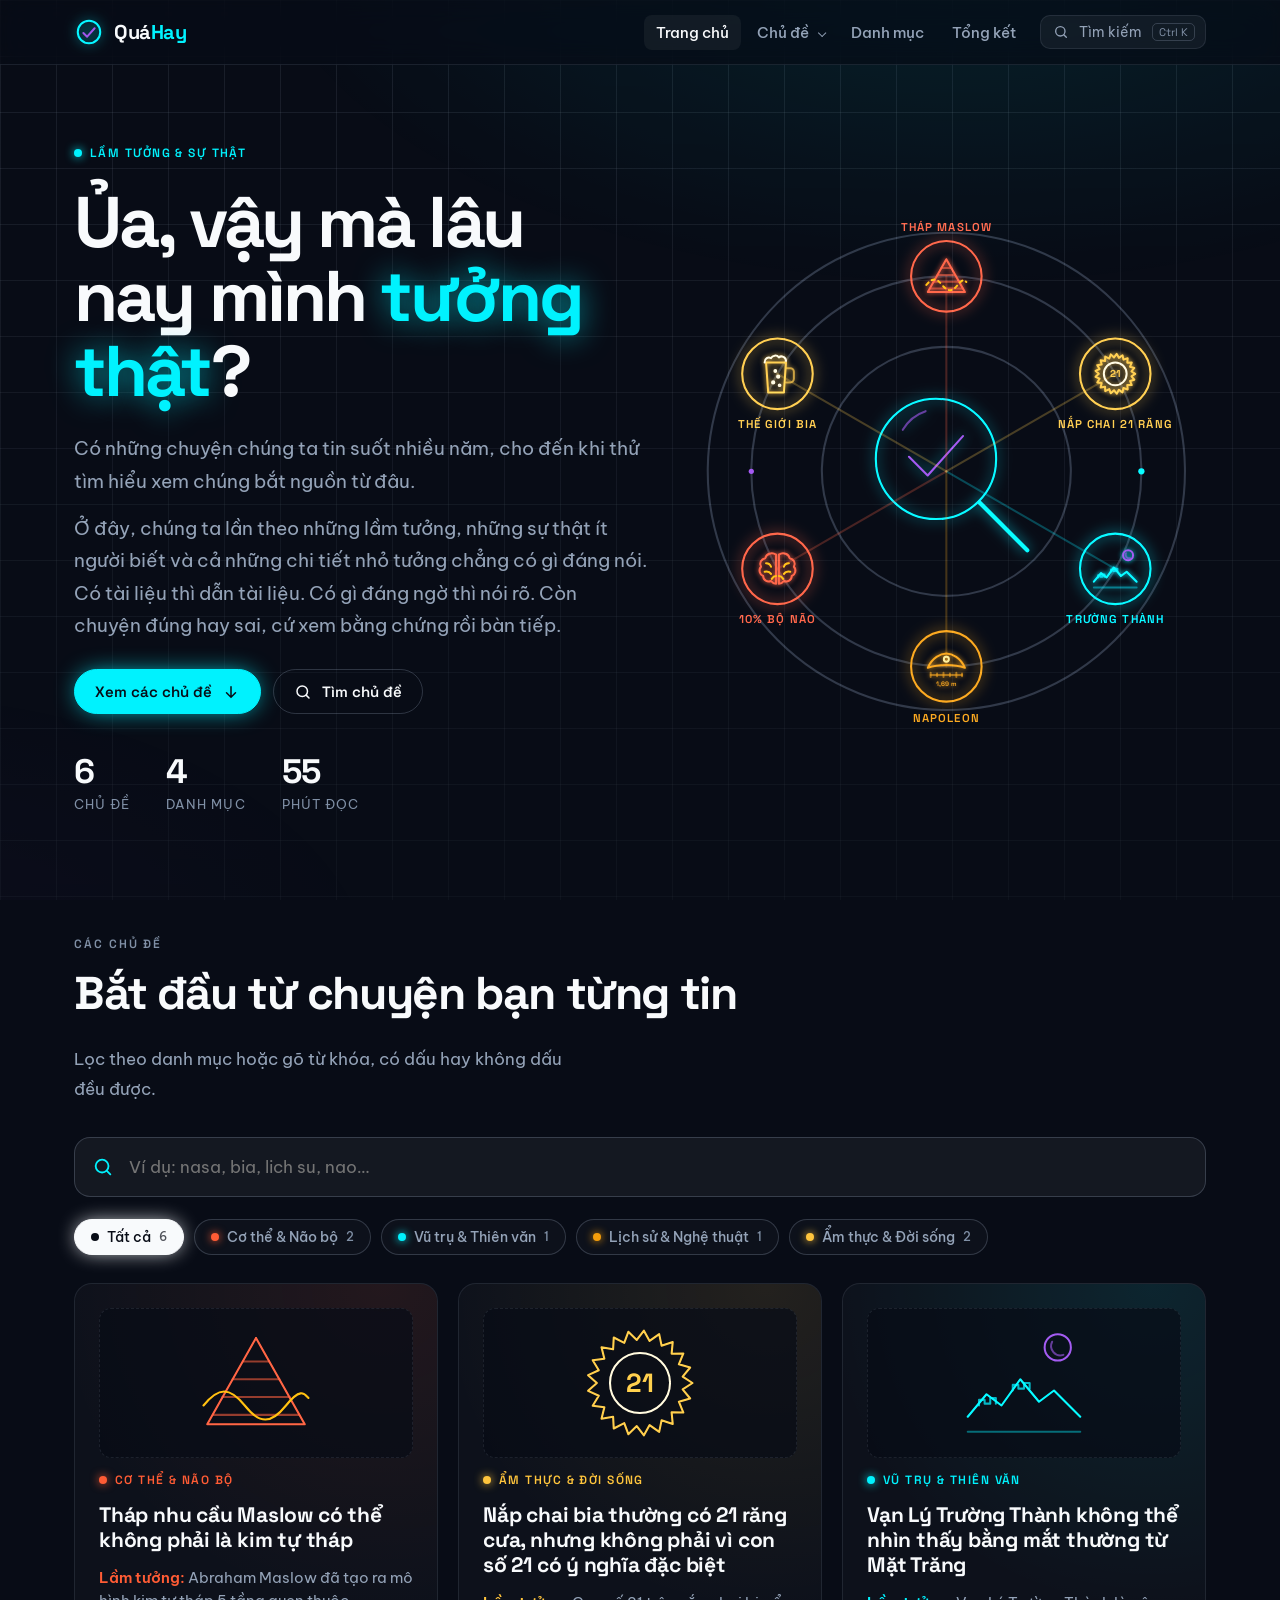
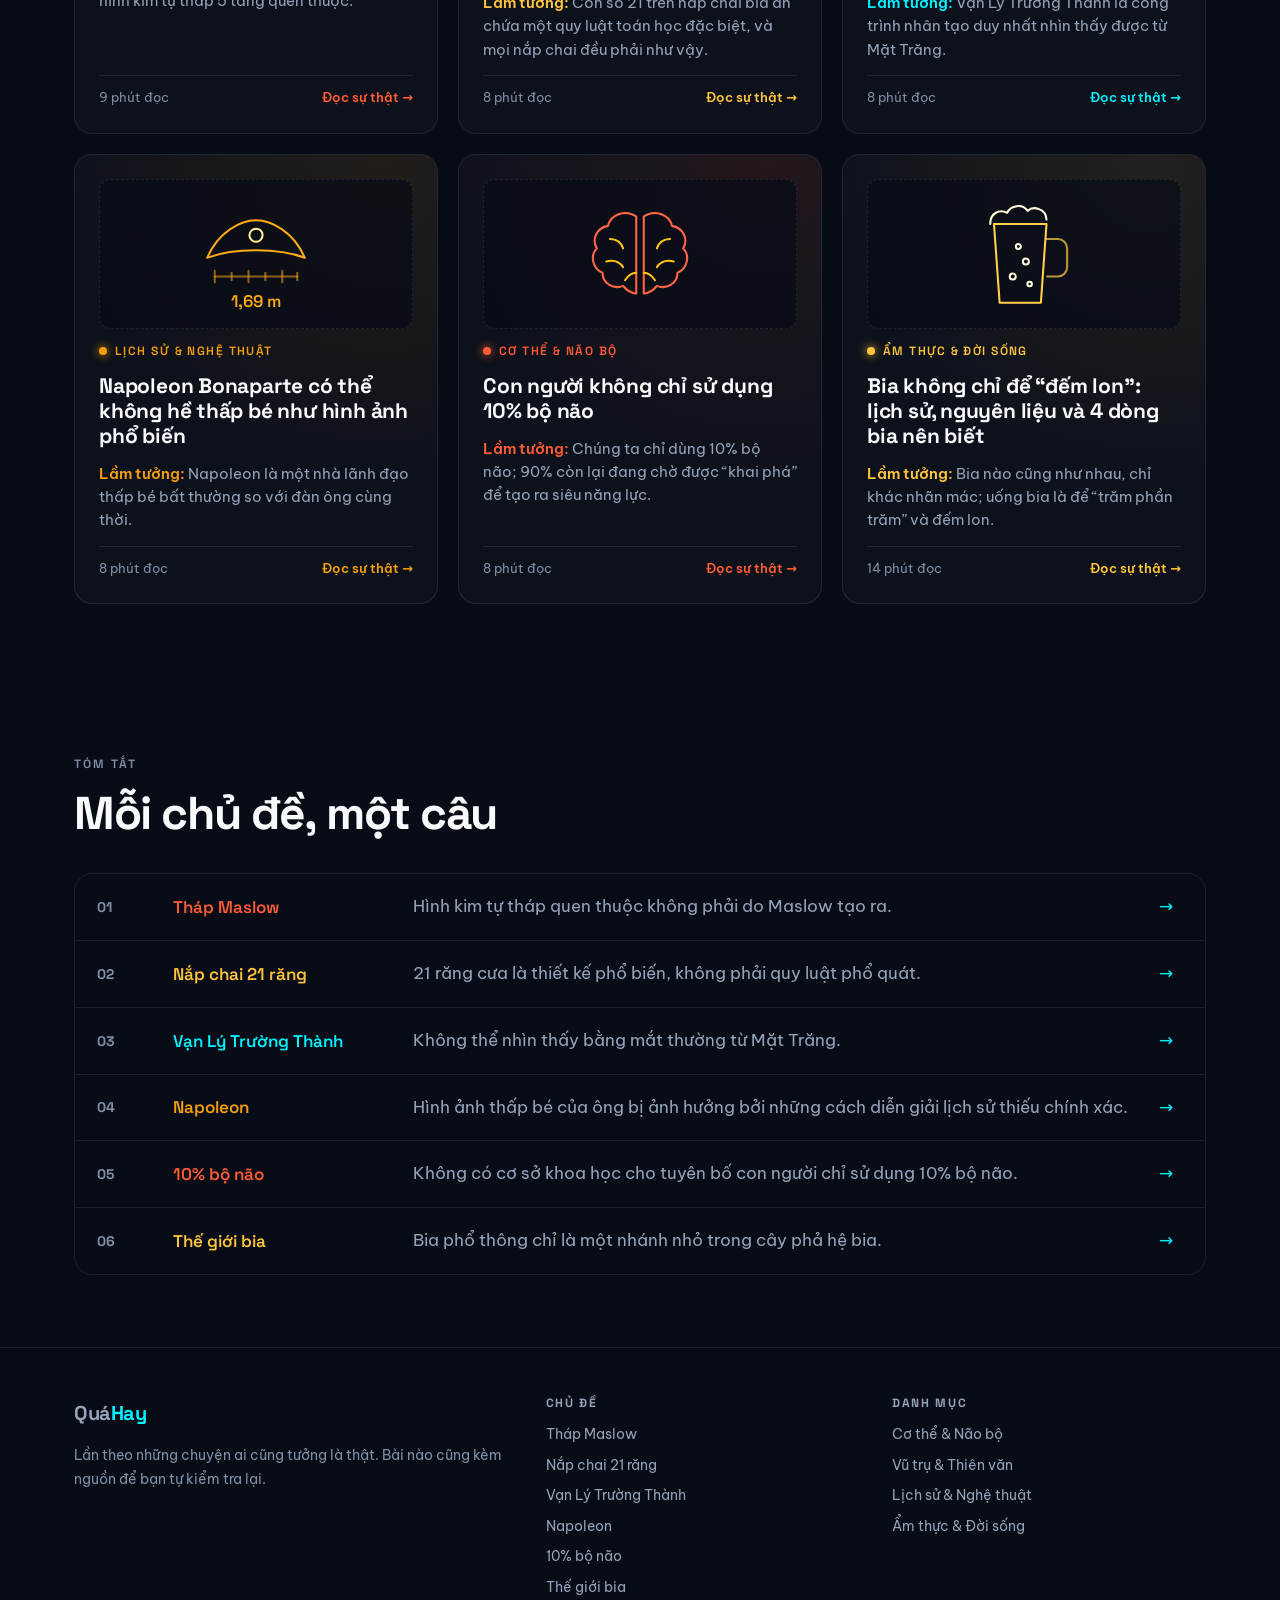
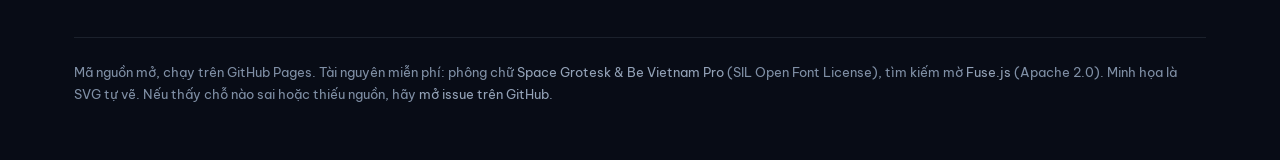
==== commit 31fee14f: "Revise copy and fix UI/UX issues across the site Copy: rewrite the landing hero in a plainer voice (" ====
--- a/index.html
+++ b/index.html
@@ -2,6 +2,7 @@
 <html lang="vi">
 <head>
   <meta charset="utf-8">
+  <script>document.documentElement.classList.add("js")</script>
   <meta name="viewport" content="width=device-width, initial-scale=1">
   <title>Quá Hay — Những điều thú vị &amp; sự thật bị hiểu lầm</title>
   <meta name="description" content="Tuyển tập những điều thú vị và các lầm tưởng phổ biến, được kiểm chứng bằng nguồn tham khảo và minh họa bằng nét vẽ phát sáng. Chủ đề cho mọi bàn nhậu và bữa tiệc.">
@@ -21,11 +22,12 @@
   <section class="hero">
     <div class="wrap">
       <div class="reveal">
-        <span class="tag">Phòng thí nghiệm của sự tò mò</span>
-        <h1 style="margin-top:18px">Điều bạn tin<br>có thể <em>sai</em>.<br>Và điều đó<br><em>quá hay</em>.</h1>
-        <p class="lead">Những lầm tưởng ai cũng từng nghe, những chi tiết nhỏ ít ai để ý, được kiểm chứng bằng tài liệu gốc và kể lại bằng nét vẽ phát sáng. Mỗi chủ đề đủ dài để bạn mang ra bàn nhậu và tranh luận đến khi hết bia.</p>
+        <span class="tag">Lầm tưởng &amp; sự thật</span>
+        <h1 style="margin-top:18px">Ủa, vậy mà lâu nay mình <em>tưởng thật</em>?</h1>
+        <p class="lead">Có những chuyện chúng ta tin suốt nhiều năm, cho đến khi thử tìm hiểu xem chúng bắt nguồn từ đâu.</p>
+        <p class="lead">Ở đây, chúng ta lần theo những lầm tưởng, những sự thật ít người biết và cả những chi tiết nhỏ tưởng chẳng có gì đáng nói. Có tài liệu thì dẫn tài liệu. Có gì đáng ngờ thì nói rõ. Còn chuyện đúng hay sai, cứ xem bằng chứng rồi bàn tiếp.</p>
         <div class="hero-actions">
-          <a class="btn" href="#kham-pha">Bắt đầu khám phá
+          <a class="btn" href="#kham-pha">Xem các chủ đề
             <svg viewBox="0 0 24 24" fill="none" stroke="currentColor" stroke-width="2" stroke-linecap="round"><path d="M12 5v14M6 13l6 6 6-6"/></svg></a>
           <button class="btn ghost" type="button" data-open-search>
             <svg viewBox="0 0 24 24" fill="none" stroke="currentColor" stroke-width="2" stroke-linecap="round"><circle cx="11" cy="11" r="7"/><path d="m20 20-3.5-3.5"/></svg>Tìm chủ đề</button>
@@ -43,15 +45,15 @@
     <div class="wrap">
       <div class="section-head" id="kham-pha">
         <div>
-          <span class="eyebrow">Thư viện chủ đề</span>
-          <h2>Chọn một điều để nghi ngờ</h2>
+          <span class="eyebrow">Các chủ đề</span>
+          <h2>Bắt đầu từ chuyện bạn từng tin</h2>
         </div>
-        <p>Lọc theo danh mục: màu nền sẽ đổi theo bảng màu của từng lĩnh vực. Gõ không dấu cũng tìm được.</p>
+        <p>Lọc theo danh mục hoặc gõ từ khóa, có dấu hay không dấu đều được.</p>
       </div>
       <label class="home-search">
         <svg viewBox="0 0 24 24" fill="none" stroke="currentColor" stroke-width="2" stroke-linecap="round"><circle cx="11" cy="11" r="7"/><path d="m20 20-3.5-3.5"/></svg>
         <span class="sr-only">Tìm trong thư viện</span>
-        <input id="home-q" type="search" placeholder="Thử gõ: “nasa”, “bia”, “lich su”, “nao”…" autocomplete="off">
+        <input id="home-q" type="search" placeholder="Ví dụ: nasa, bia, lich su, nao…" autocomplete="off">
       </label>
       <div class="chips" id="chips" role="group" aria-label="Lọc theo danh mục" style="margin:22px 0 28px"></div>
       <div class="grid" id="grid"></div>
@@ -59,29 +61,15 @@
     </div>
   </section>
 
-  <!-- SCROLL STORY -->
-  <section class="story" aria-label="Lướt nhanh qua từng chủ đề">
+
+  <!-- RECAP -->
+  <section class="section" id="tong-ket">
     <div class="wrap">
       <div class="section-head">
         <div>
-          <span class="eyebrow">Cuộn để đổi màu</span>
-          <h2>Lầm tưởng · Sự thật</h2>
+          <span class="eyebrow">Tóm tắt</span>
+          <h2>Mỗi chủ đề, một câu</h2>
         </div>
-        <p>Phiên bản rút gọn để bạn “khoe” trong 30 giây. Bấm vào từng chủ đề để có đủ lý lẽ cho 30 phút tiếp theo.</p>
-      </div>
-      <div id="story"></div>
-    </div>
-  </section>
-
-  <!-- RECAP -->
-  <section class="section" id="tong-ket" data-zone="space">
-    <div class="wrap">
-      <div class="section-head">
-        <div>
-          <span class="eyebrow">Tổng kết</span>
-          <h2>Những câu chuyện đáng lưu lại</h2>
-        </div>
-        <p>Một câu cho mỗi chủ đề: điều cần nhớ nếu bạn chỉ có một hơi để nói.</p>
       </div>
       <div class="recap" id="recap"></div>
     </div>
@@ -100,7 +88,7 @@
   const usedCats = Object.keys(categories).filter((k) => topics.some((t) => t.cat === k));
   const minutes = topics.reduce((s, t) => s + t.read, 0);
   document.getElementById("hero-stats").innerHTML =
-    `<div><b>${topics.length}</b>chủ đề</div><div><b>${usedCats.length}</b>danh mục</div><div><b>${minutes}’</b>đọc &amp; tranh luận</div>`;
+    `<div><b>${topics.length}</b>chủ đề</div><div><b>${usedCats.length}</b>danh mục</div><div><b>${minutes}</b>phút đọc</div>`;
 
   /* Hero orbit: one glowing node per topic */
   const cx = 250, cy = 250, R = 188;
@@ -134,6 +122,9 @@
   document.querySelectorAll(".hero-node").forEach((n) => {
     n.addEventListener("mouseenter", () => (document.body.dataset.theme = n.dataset.cat));
     n.addEventListener("focus", () => (document.body.dataset.theme = n.dataset.cat));
+    const reset = () => (document.body.dataset.theme = cat === "all" ? "space" : cat);
+    n.addEventListener("mouseleave", reset);
+    n.addEventListener("blur", reset);
   });
 
   /* Grid of cards */
@@ -152,11 +143,8 @@
   const chips = document.getElementById("chips");
   const counts = (k) => topics.filter((t) => t.cat === k).length;
   chips.innerHTML = `<button class="chip" data-cat="all" aria-pressed="true" style="--c:#F8FAFC"><i></i>Tất cả <small>${topics.length}</small></button>` +
-    Object.entries(categories).map(([k, c]) => {
-      const n = counts(k);
-      return `<button class="chip" data-cat="${k}" aria-pressed="false" style="${cs(k)}" ${n ? "" : 'disabled title="Sắp có"'}><i></i>${esc(c.name)} <small>${n || "sắp có"}</small></button>`;
-    }).join("");
-  chips.querySelectorAll("[disabled]").forEach((b) => (b.style.opacity = ".45"));
+    Object.entries(categories).filter(([k]) => counts(k)).map(([k, c]) =>
+      `<button class="chip" data-cat="${k}" aria-pressed="false" style="${cs(k)}"><i></i>${esc(c.name)} <small>${counts(k)}</small></button>`).join("");
 
   const q = document.getElementById("home-q"), empty = document.getElementById("grid-empty");
   let cat = "all";
@@ -178,7 +166,7 @@
     if (push) history.replaceState(null, "", k === "all" ? location.pathname + "#danh-muc" : `?cat=${k}#danh-muc`);
     apply();
   }
-  chips.addEventListener("click", (e) => { const b = e.target.closest(".chip"); if (b && !b.disabled) setCat(b.dataset.cat, true); });
+  chips.addEventListener("click", (e) => { const b = e.target.closest(".chip"); if (b) setCat(b.dataset.cat, true); });
   q.addEventListener("input", apply);
   q.addEventListener("keydown", (e) => {
     if (e.key === "Enter") { const first = grid.querySelector(".card:not([hidden])"); if (first) location.href = first.href; }
@@ -188,28 +176,6 @@
     if (k && categories[k] && counts(k)) setCat(k, false);
   });
 
-  /* Scroll story: each item switches the page palette */
-  document.getElementById("story").innerHTML = topics.map((t, i) => `
-    <article class="story-item" data-zone="${t.cat}">
-      <div class="reveal">
-        <div class="story-num">${String(i + 1).padStart(2, "0")}</div>
-        <span class="tag">${esc(categories[t.cat].name)}</span>
-        <h3>${esc(t.title)}</h3>
-        <div class="vs">
-          <div class="is-myth"><b>Lầm tưởng</b>${esc(t.myth)}</div>
-          <div class="is-fact"><b>Sự thật</b>${esc(t.fact)}</div>
-        </div>
-        <a class="btn ghost" href="${t.url}">Đọc toàn bộ câu chuyện →</a>
-      </div>
-      <div class="story-art">
-        <svg class="art draw glow" viewBox="0 0 400 400" aria-hidden="true">
-          <circle class="m" cx="200" cy="200" r="180" stroke-dasharray="2 8"/>
-          <circle class="a" cx="200" cy="200" r="150" opacity=".35"/>
-          <path class="p" d="M200 20v30M200 350v30M20 200h30M350 200h30" opacity=".6"/>
-          <svg x="80" y="80" width="240" height="240" viewBox="0 0 64 64" stroke-width=".6">${icons[t.icon].replace(/^<svg[^>]*>|<\/svg>$/g, "")}</svg>
-        </svg>
-      </div>
-    </article>`).join("");
 
   /* Recap list */
   document.getElementById("recap").innerHTML = topics.map((t, i) => `
--- a/assets/css/style.css
+++ b/assets/css/style.css
@@ -12,7 +12,7 @@
   --accent: #9D4EDD;
   --text: #F8FAFC;
   --muted: #94A3B8;
-  --dim: #64748B;
+  --dim: #8090A6;
   --line: rgba(148, 163, 184, .14);
   --line-strong: rgba(148, 163, 184, .28);
   --surface: rgba(255, 255, 255, .025);
@@ -104,7 +104,7 @@
 .draw .fade { opacity: 0; transition: opacity .8s ease; transition-delay: calc(var(--i, 0) * 90ms + .6s); }
 .draw.is-drawn .fade { opacity: 1; }
 
-.reveal { opacity: 0; transform: translateY(24px); transition: opacity .8s var(--ease), transform .8s var(--ease); }
+.js .reveal { opacity: 0; transform: translateY(24px); transition: opacity .8s var(--ease), transform .8s var(--ease); }
 .reveal.is-in { opacity: 1; transform: none; }
 
 @keyframes pulse { 0%, 100% { opacity: .35; } 50% { opacity: 1; } }
@@ -220,9 +220,9 @@
 /* ---------- Landing ---------- */
 .hero { position: relative; padding: 72px 0 40px; }
 .hero .wrap { display: grid; grid-template-columns: 1.05fr .95fr; gap: 40px; align-items: center; }
-.hero h1 { font-size: clamp(44px, 7vw, 92px); letter-spacing: -.045em; line-height: .98; margin-bottom: 24px; }
+.hero h1 { font-size: clamp(40px, 5.6vw, 76px); letter-spacing: -.04em; line-height: 1.04; margin-bottom: 24px; max-width: 11em; }
 .hero h1 em { font-style: normal; color: var(--primary); text-shadow: 0 0 30px color-mix(in srgb, var(--primary) 60%, transparent); }
-.hero .lead { font-size: 19px; max-width: 34em; color: var(--muted); }
+.hero .lead { font-size: 18.5px; max-width: 34em; color: var(--muted); margin-bottom: .8em; }
 .hero-actions { display: flex; flex-wrap: wrap; gap: 12px; margin: 28px 0 36px; }
 .hero-stats { display: flex; gap: 36px; flex-wrap: wrap; }
 .hero-stats div { font-size: 13px; color: var(--dim); text-transform: uppercase; letter-spacing: .08em; }
@@ -272,20 +272,6 @@
 .card .icon-fill { fill: var(--c); }
 .card .icon-text { fill: var(--c); }
 
-/* Scroll-story strip on the landing */
-.story { padding: 40px 0 80px; }
-.story-item { min-height: 82vh; display: grid; grid-template-columns: 1fr 1fr; gap: 56px; align-items: center; padding: 40px 0; border-top: 1px solid var(--line); }
-.story-item:nth-child(even) .story-art { order: -1; }
-.story-num { font: 700 120px/1 var(--font-head); color: transparent; -webkit-text-stroke: 1.5px var(--primary); opacity: .55; letter-spacing: -.05em; }
-.story-item h3 { font-size: clamp(28px, 3.4vw, 42px); letter-spacing: -.025em; margin: 12px 0 18px; }
-.story-item .vs { display: grid; gap: 12px; margin: 22px 0 26px; }
-.story-item .vs div { padding: 14px 18px; border-radius: 12px; border: 1px solid var(--line); font-size: 15px; line-height: 1.6; }
-.story-item .vs b { display: block; font: 600 11px var(--font-head); letter-spacing: .12em; text-transform: uppercase; margin-bottom: 4px; }
-.story-item .vs .is-myth b { color: var(--dim); }
-.story-item .vs .is-myth { text-decoration: line-through; text-decoration-color: color-mix(in srgb, var(--primary) 60%, transparent); }
-.story-item .vs .is-fact { border-color: color-mix(in srgb, var(--primary) 45%, transparent); background: color-mix(in srgb, var(--primary) 6%, transparent); }
-.story-item .vs .is-fact b { color: var(--primary); }
-.story-art svg { width: 100%; height: auto; max-height: 440px; }
 
 .recap { display: grid; gap: 0; border: 1px solid var(--line); border-radius: var(--radius); overflow: hidden; }
 .recap a { display: grid; grid-template-columns: 56px 220px 1fr 24px; gap: 20px; align-items: center; padding: 18px 22px; color: var(--muted); border-bottom: 1px solid var(--line); transition: background .25s; }
@@ -297,11 +283,8 @@
 .recap a:hover .arr { transform: translateX(4px); }
 
 @media (max-width: 900px) {
-  .hero .wrap, .story-item { grid-template-columns: 1fr; }
+  .hero .wrap { grid-template-columns: 1fr; }
   .hero-art { max-width: 460px; margin: 0 auto; order: -1; }
-  .story-item { min-height: 0; gap: 24px; }
-  .story-item:nth-child(even) .story-art { order: 0; }
-  .story-num { font-size: 72px; }
   .recap a { grid-template-columns: 36px 1fr 20px; }
   .recap a .d { grid-column: 2; }
   .grid { grid-template-columns: 1fr; }
@@ -419,7 +402,7 @@
 .pager a.next { text-align: right; }
 @media (max-width: 900px) {
   .art-hero .wrap, .verdict { grid-template-columns: 1fr; }
-  .art-hero-art { order: -1; max-width: 420px; }
+  .art-hero-art { max-width: 360px; margin: 0 auto; }
   .pager { grid-template-columns: 1fr; }
   .pager a.next { text-align: left; }
 }
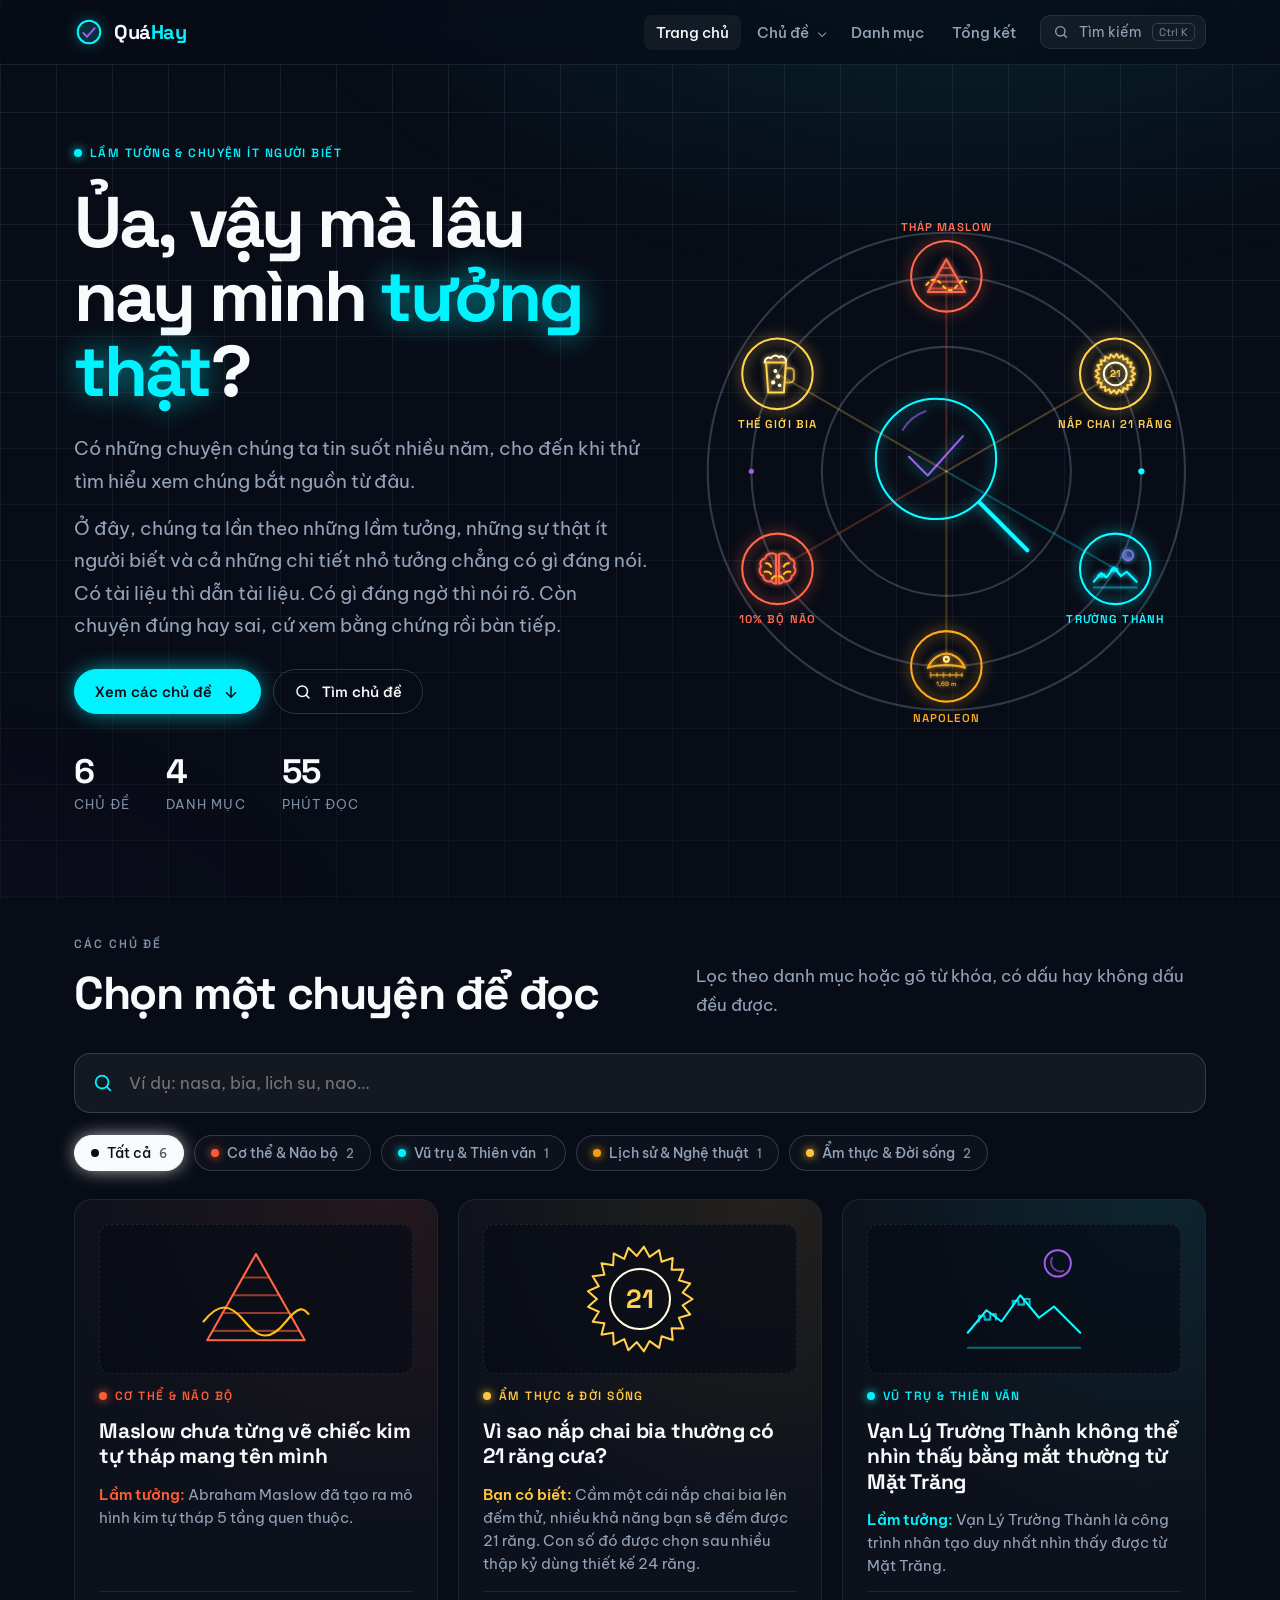
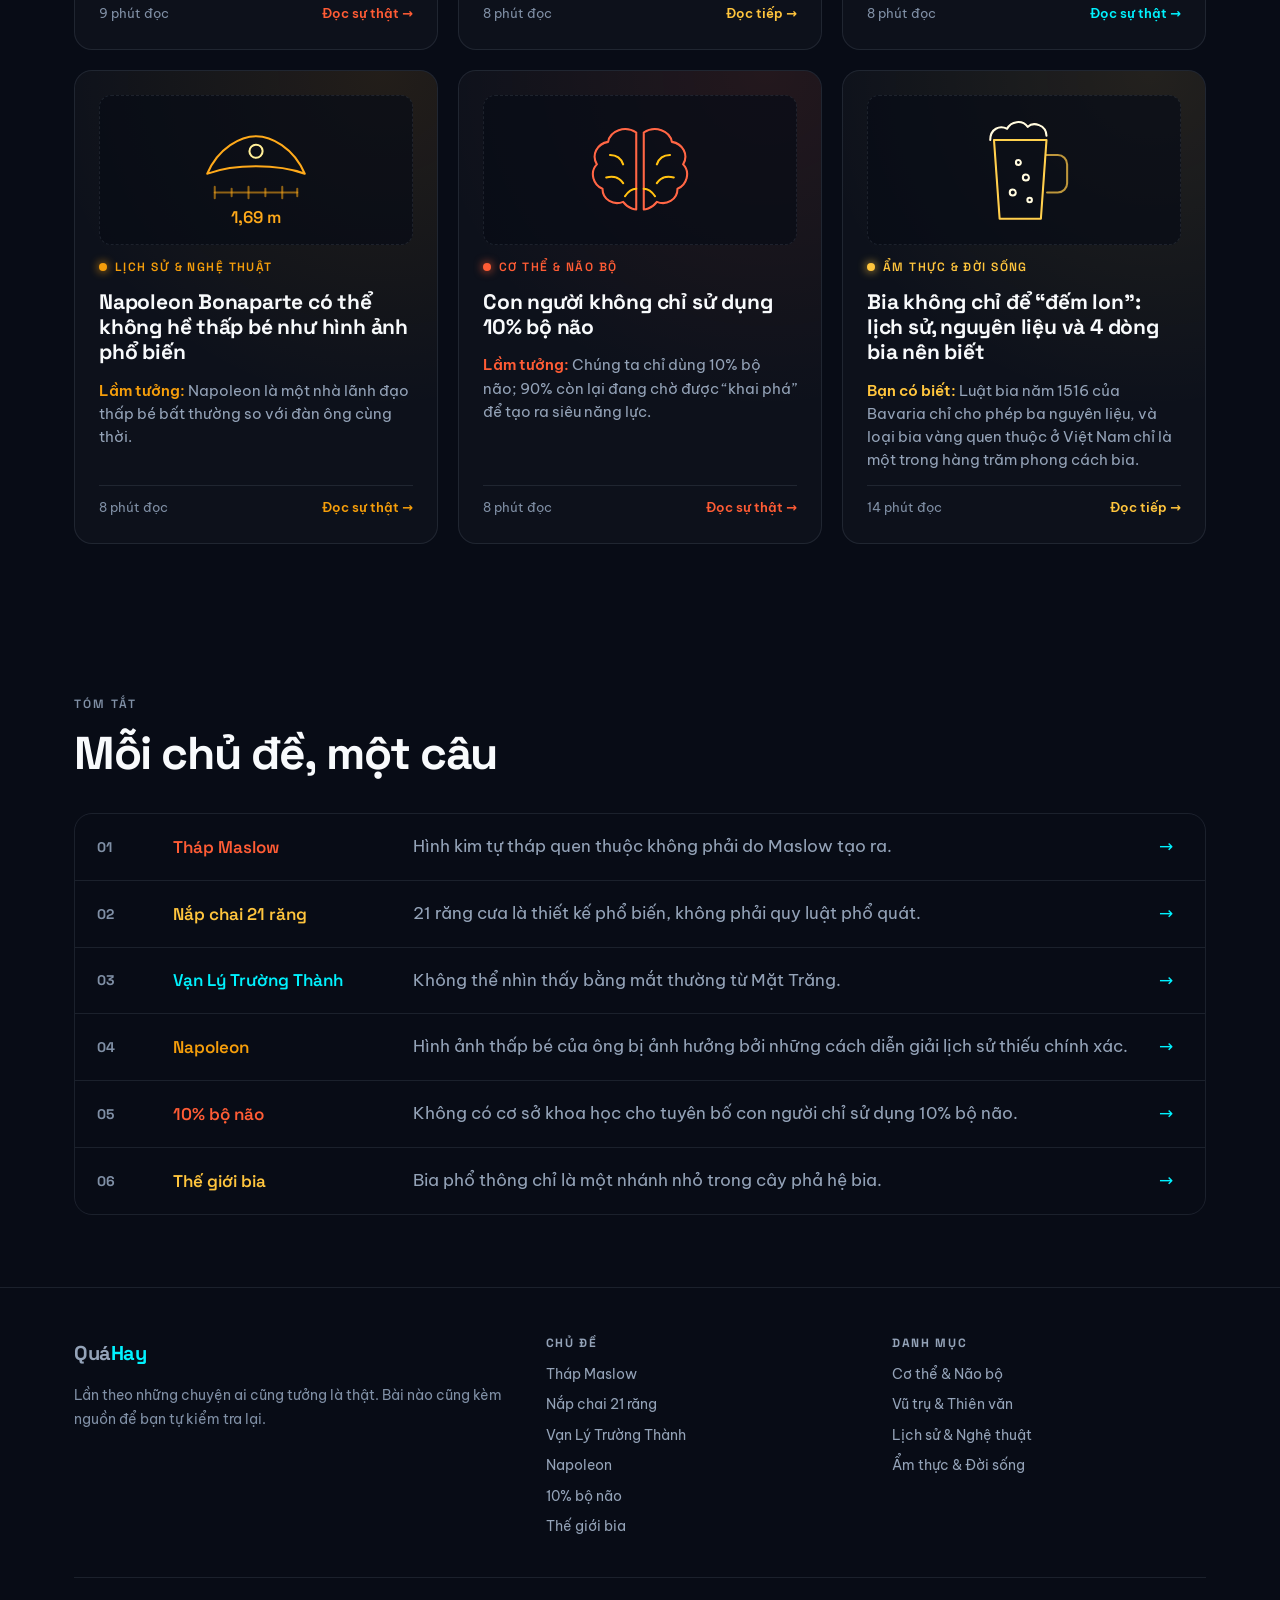
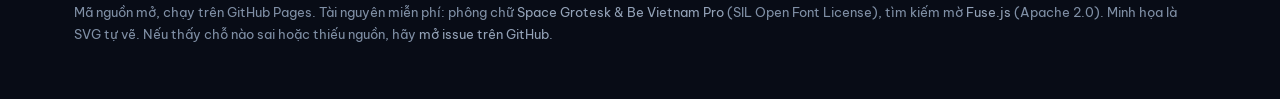
==== commit d239d225: "Split topics into myth and knowledge formats Only topics built on a genuinely widespread misconcepti" ====
--- a/index.html
+++ b/index.html
@@ -22,7 +22,7 @@
   <section class="hero">
     <div class="wrap">
       <div class="reveal">
-        <span class="tag">Lầm tưởng &amp; sự thật</span>
+        <span class="tag">Lầm tưởng &amp; chuyện ít người biết</span>
         <h1 style="margin-top:18px">Ủa, vậy mà lâu nay mình <em>tưởng thật</em>?</h1>
         <p class="lead">Có những chuyện chúng ta tin suốt nhiều năm, cho đến khi thử tìm hiểu xem chúng bắt nguồn từ đâu.</p>
         <p class="lead">Ở đây, chúng ta lần theo những lầm tưởng, những sự thật ít người biết và cả những chi tiết nhỏ tưởng chẳng có gì đáng nói. Có tài liệu thì dẫn tài liệu. Có gì đáng ngờ thì nói rõ. Còn chuyện đúng hay sai, cứ xem bằng chứng rồi bàn tiếp.</p>
@@ -46,7 +46,7 @@
       <div class="section-head" id="kham-pha">
         <div>
           <span class="eyebrow">Các chủ đề</span>
-          <h2>Bắt đầu từ chuyện bạn từng tin</h2>
+          <h2>Chọn một chuyện để đọc</h2>
         </div>
         <p>Lọc theo danh mục hoặc gõ từ khóa, có dấu hay không dấu đều được.</p>
       </div>
@@ -134,8 +134,8 @@
       <div class="card-art">${icons[t.icon]}</div>
       <span class="tag">${esc(categories[t.cat].name)}</span>
       <h3>${esc(t.title)}</h3>
-      <p class="myth"><b>Lầm tưởng:</b> ${esc(t.myth)}</p>
-      <div class="meta"><span>${t.read} phút đọc</span><span>Đọc sự thật →</span></div>
+      <p class="myth">${t.type === "myth" ? `<b>Lầm tưởng:</b> ${esc(t.myth)}` : `<b>Bạn có biết:</b> ${esc(t.hook)}`}</p>
+      <div class="meta"><span>${t.read} phút đọc</span><span>${t.type === "myth" ? "Đọc sự thật" : "Đọc tiếp"} →</span></div>
     </a>`).join("");
   grid.querySelectorAll(".card-art svg").forEach((s) => s.classList.add("draw"));
 
--- a/assets/css/style.css
+++ b/assets/css/style.css
@@ -430,3 +430,12 @@
 .ic-l { stroke: var(--c, var(--primary)); }
 .ic-a { stroke: var(--c2, var(--accent)); }
 .ic-t { fill: var(--c, var(--primary)); stroke: none; font-family: var(--font-head); }
+
+/* Quick facts: opening block for knowledge (non-myth) topics */
+.quick { display: grid; grid-template-columns: repeat(3, 1fr); gap: 16px; margin: 24px 0 8px; }
+.quick > div { position: relative; padding: 24px; border-radius: var(--radius); border: 1px solid var(--line); background: var(--surface); }
+.quick > div:first-child { border-color: color-mix(in srgb, var(--primary) 50%, transparent); background: color-mix(in srgb, var(--primary) 6%, transparent); }
+.quick-n { display: block; font: 700 13px var(--font-head); letter-spacing: .14em; color: var(--primary); margin-bottom: 10px; }
+.quick h2 { font-size: 19px; margin: 0 0 8px; }
+.quick p { margin: 0; font-size: 15.5px; line-height: 1.6; }
+@media (max-width: 900px) { .quick { grid-template-columns: 1fr; } }
